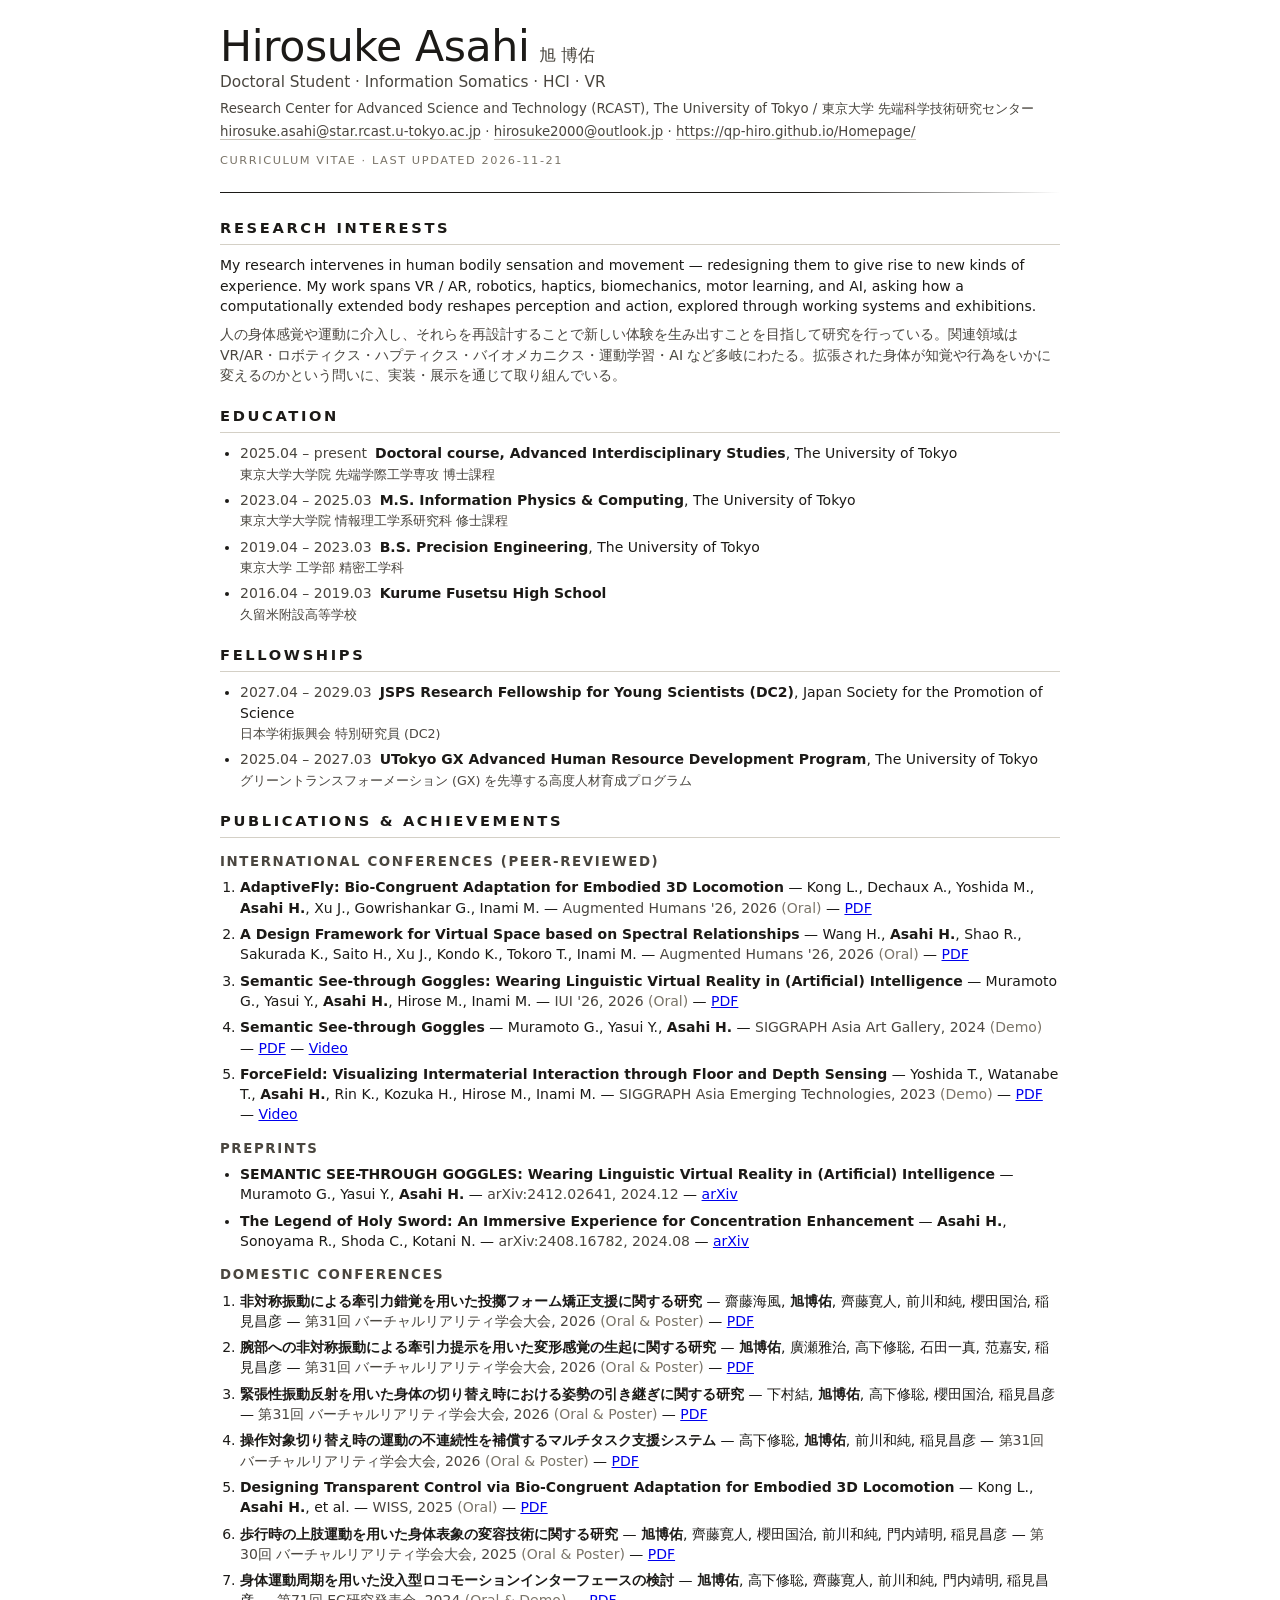
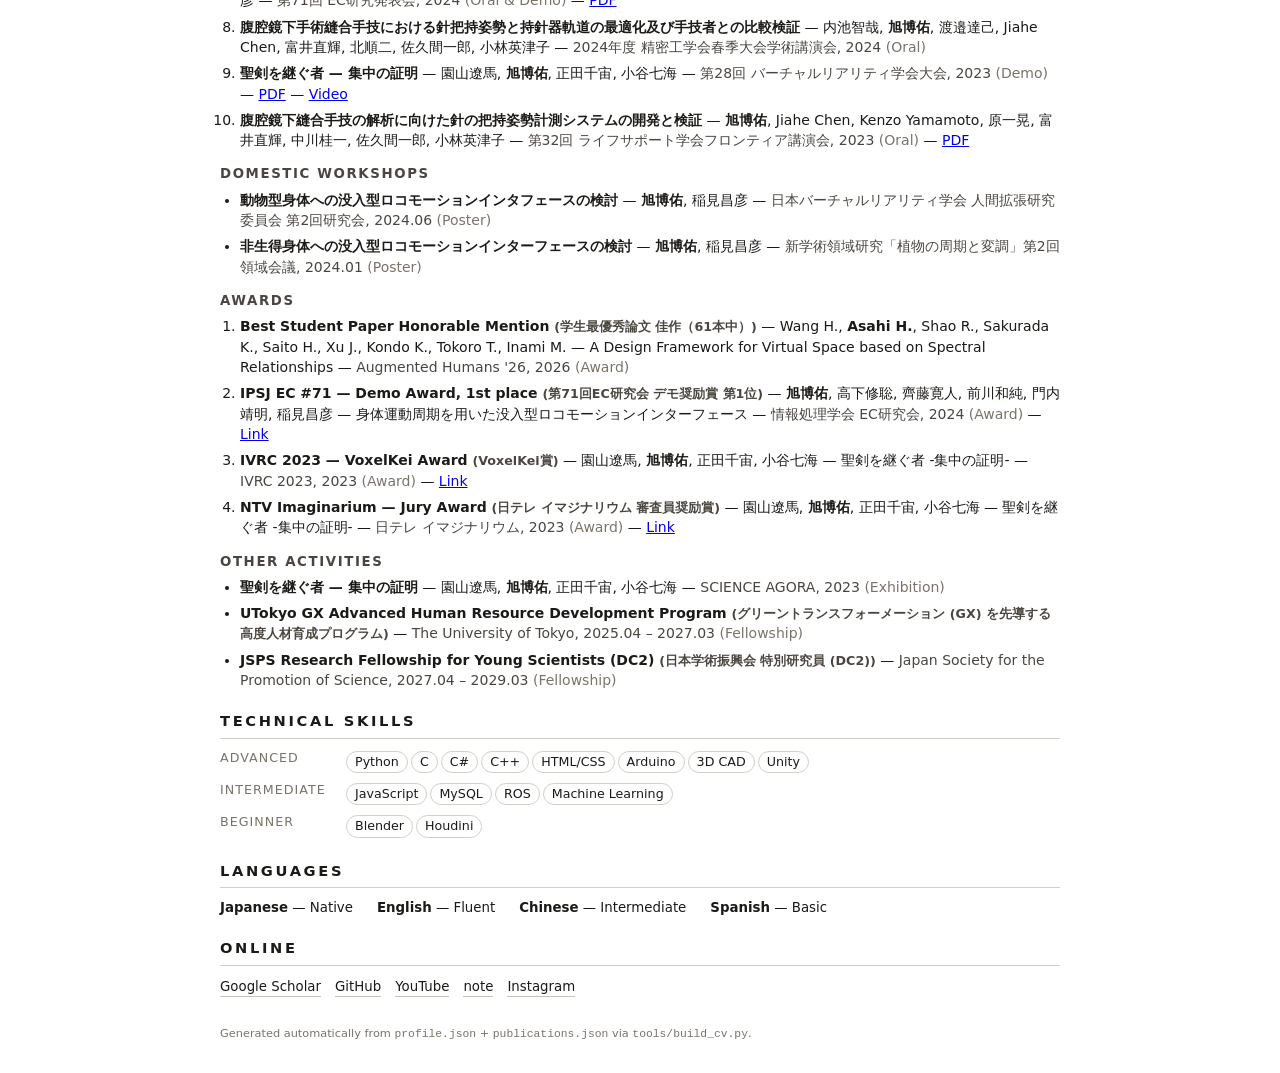
==== cv.html @ 2a305832 "cv: regenerate from profile.json + publications.json" ====
<!DOCTYPE html>
<html lang="en"><head><meta charset="UTF-8">
<title>Curriculum Vitae — Hirosuke Asahi</title>
<style>
@page { size: A4; margin: 18mm 16mm; }
* { box-sizing: border-box; }
html, body { margin: 0; padding: 0; }
body {
    font-family: "Segoe UI", "Meiryo UI", "Hiragino Sans", "Yu Gothic UI", "Noto Sans CJK JP", system-ui, sans-serif;
    font-size: 10.5pt;
    line-height: 1.45;
    color: #1c1a17;
    background: #ffffff;
}
.wrap { max-width: 840px; margin: 0 auto; padding: 24px 0; }
h1 {
    font-weight: 300;
    font-size: 32pt;
    letter-spacing: -0.01em;
    line-height: 1.05;
    margin: 0 0 2px;
}
.name-jp { font-size: 13pt; color: #4a463f; margin-left: 10px; font-weight: 400; }
.title { font-size: 11.5pt; color: #4a463f; margin: 0 0 6px; }
.contact {
    font-size: 10pt; color: #4a463f;
    margin: 2px 0 4px;
}
.contact a { color: inherit; text-decoration: none; border-bottom: 1px solid #c7c3b8; }
.meta {
    font-size: 8.5pt; letter-spacing: 0.14em; text-transform: uppercase;
    color: #7a7468;
    margin: 10px 0 24px;
}
.hr {
    height: 1px;
    background: linear-gradient(to right, #1c1a17 0, #1c1a17 70%, transparent 100%);
    margin: 0 0 24px;
}
h2 {
    font-size: 11pt;
    letter-spacing: 0.18em;
    text-transform: uppercase;
    font-weight: 600;
    color: #1c1a17;
    margin: 20px 0 10px;
    padding-bottom: 6px;
    border-bottom: 1px solid #d4d0c6;
    page-break-after: avoid;
}
h3 {
    font-size: 10pt;
    letter-spacing: 0.12em;
    text-transform: uppercase;
    font-weight: 600;
    color: #4a463f;
    margin: 14px 0 6px;
    page-break-after: avoid;
}
p { margin: 0 0 8px; }
p.ri-jp { color: #4a463f; margin-top: 4px; }
ul, ol { margin: 0 0 10px 0; padding-left: 20px; }
li { margin-bottom: 6px; page-break-inside: avoid; }
li .period { display: inline-block; font-variant-numeric: tabular-nums; color: #4a463f; margin-right: 8px; font-weight: 500; }
li .jp-sub { display: block; color: #4a463f; font-size: 9.5pt; margin-top: 2px; }
li .venue { color: #4a463f; }
.pub-title { font-weight: 600; }
.pub-type { color: #7a7468; }
.strong-self, strong.self { font-weight: 700; color: #1c1a17; }
.skills-row {
    display: flex;
    gap: 16px;
    margin-bottom: 6px;
}
.skills-row .tier-label {
    flex: 0 0 110px;
    font-size: 9.5pt;
    letter-spacing: 0.08em;
    text-transform: uppercase;
    color: #7a7468;
}
.skills-row .tier-items { flex: 1; }
.chip {
    display: inline-block;
    padding: 1px 8px;
    margin: 2px 3px 2px 0;
    border: 1px solid #d4d0c6;
    border-radius: 999px;
    font-size: 9.5pt;
}
.langs-row { display: flex; flex-wrap: wrap; gap: 14px 24px; }
.langs-row .lang { font-size: 10pt; }
.links-row a {
    display: inline-block;
    margin-right: 14px;
    color: #1c1a17;
    text-decoration: none;
    border-bottom: 1px solid #c7c3b8;
    font-size: 10pt;
}
.footer { margin-top: 28px; color: #7a7468; font-size: 8.5pt; }
</style>
</head><body><div class='wrap'>
<h1>Hirosuke Asahi<span class='name-jp'>旭 博佑</span></h1>
<p class='title'>Doctoral Student · Information Somatics · HCI · VR</p>
<p class='contact'>Research Center for Advanced Science and Technology (RCAST), The University of Tokyo / 東京大学 先端科学技術研究センター</p>
<p class='contact'><a href='mailto:hirosuke.asahi@star.rcast.u-tokyo.ac.jp'>hirosuke.asahi@star.rcast.u-tokyo.ac.jp</a> · <a href='mailto:hirosuke2000@outlook.jp'>hirosuke2000@outlook.jp</a> · <a href='https://qp-hiro.github.io/Homepage/'>https://qp-hiro.github.io/Homepage/</a></p>
<p class='meta'>Curriculum Vitae · Last updated 2026-11-21</p>
<div class='hr'></div>
<h2>Research Interests</h2>
<p>My research intervenes in human bodily sensation and movement — redesigning them to give rise to new kinds of experience. My work spans VR / AR, robotics, haptics, biomechanics, motor learning, and AI, asking how a computationally extended body reshapes perception and action, explored through working systems and exhibitions.</p>
<p class='ri-jp'>人の身体感覚や運動に介入し、それらを再設計することで新しい体験を生み出すことを目指して研究を行っている。関連領域は VR/AR・ロボティクス・ハプティクス・バイオメカニクス・運動学習・AI など多岐にわたる。拡張された身体が知覚や行為をいかに変えるのかという問いに、実装・展示を通じて取り組んでいる。</p>
<h2>Education</h2>
<ul>
<li><span class='period'>2025.04 – present</span><strong>Doctoral course, Advanced Interdisciplinary Studies</strong>, The University of Tokyo<span class='jp-sub'>東京大学大学院 先端学際工学専攻 博士課程</span></li>
<li><span class='period'>2023.04 – 2025.03</span><strong>M.S. Information Physics &amp; Computing</strong>, The University of Tokyo<span class='jp-sub'>東京大学大学院 情報理工学系研究科 修士課程</span></li>
<li><span class='period'>2019.04 – 2023.03</span><strong>B.S. Precision Engineering</strong>, The University of Tokyo<span class='jp-sub'>東京大学 工学部 精密工学科</span></li>
<li><span class='period'>2016.04 – 2019.03</span><strong>Kurume Fusetsu High School</strong><span class='jp-sub'>久留米附設高等学校</span></li>
</ul>
<h2>Fellowships</h2>
<ul>
<li><span class='period'>2027.04 – 2029.03</span><strong>JSPS Research Fellowship for Young Scientists (DC2)</strong>, Japan Society for the Promotion of Science<span class='jp-sub'>日本学術振興会 特別研究員 (DC2)</span></li>
<li><span class='period'>2025.04 – 2027.03</span><strong>UTokyo GX Advanced Human Resource Development Program</strong>, The University of Tokyo<span class='jp-sub'>グリーントランスフォーメーション (GX) を先導する高度人材育成プログラム</span></li>
</ul>
<h2>Publications &amp; Achievements</h2>
<h3>International Conferences (peer-reviewed)</h3>
<ol>
<li><span class='pub-title'>AdaptiveFly: Bio-Congruent Adaptation for Embodied 3D Locomotion</span> — Kong L., Dechaux A., Yoshida M., <strong class="self">Asahi H.</strong>, Xu J., Gowrishankar G., Inami M. — <span class='venue'>Augmented Humans '26, 2026 <span class='pub-type'>(Oral)</span></span> — <a href='publications_pdfs/AdaptiveFly%20Bio-Congruent%20Adaptation%20for%20Embodied%203D%20Locomotion/3795011.3795050.pdf'>PDF</a></li>
<li><span class='pub-title'>A Design Framework for Virtual Space based on Spectral Relationships</span> — Wang H., <strong class="self">Asahi H.</strong>, Shao R., Sakurada K., Saito H., Xu J., Kondo K., Tokoro T., Inami M. — <span class='venue'>Augmented Humans '26, 2026 <span class='pub-type'>(Oral)</span></span> — <a href='publications_pdfs/A%20Design%20Framework%20for%20Virtual%20Space%20based%20on%20Spectral%20Relationships/3795011.3795060.pdf'>PDF</a></li>
<li><span class='pub-title'>Semantic See-through Goggles: Wearing Linguistic Virtual Reality in (Artificial) Intelligence</span> — Muramoto G., Yasui Y., <strong class="self">Asahi H.</strong>, Hirose M., Inami M. — <span class='venue'>IUI '26, 2026 <span class='pub-type'>(Oral)</span></span> — <a href='publications_pdfs/Semantic%20See-through%20Goggles%20Wearing%20Linguistic%20Virtual%20Reality%20in%20%28Artificial%29%20Intelligence/3742413.3789145.pdf'>PDF</a></li>
<li><span class='pub-title'>Semantic See-through Goggles</span> — Muramoto G., Yasui Y., <strong class="self">Asahi H.</strong> — <span class='venue'>SIGGRAPH Asia Art Gallery, 2024 <span class='pub-type'>(Demo)</span></span> — <a href='publications_pdfs/Semantic%20See-through%20Goggles%20Linguistic%20Virtual%20Reality%20in%20%28Artificial%29%20Intelligence/3680529.3688959.pdf'>PDF</a> — <a href='https://www.youtube.com/watch?v=0Wy07jKqhEY'>Video</a></li>
<li><span class='pub-title'>ForceField: Visualizing Intermaterial Interaction through Floor and Depth Sensing</span> — Yoshida T., Watanabe T., <strong class="self">Asahi H.</strong>, Rin K., Kozuka H., Hirose M., Inami M. — <span class='venue'>SIGGRAPH Asia Emerging Technologies, 2023 <span class='pub-type'>(Demo)</span></span> — <a href='publications_pdfs/ForceField%20Visualizing%20Intermaterial%20Interaction%20through%20Floor%20and%20Depth%20Sensing/3610541.3614587.pdf'>PDF</a> — <a href='https://www.youtube.com/watch?v=zNszz4TDAnI'>Video</a></li>
</ol>
<h3>Preprints</h3>
<ul>
<li><span class='pub-title'>SEMANTIC SEE-THROUGH GOGGLES: Wearing Linguistic Virtual Reality in (Artificial) Intelligence</span> — Muramoto G., Yasui Y., <strong class="self">Asahi H.</strong> — <span class='venue'>arXiv:2412.02641, 2024.12</span> — <a href='https://arxiv.org/abs/2412.02641'>arXiv</a></li>
<li><span class='pub-title'>The Legend of Holy Sword: An Immersive Experience for Concentration Enhancement</span> — <strong class="self">Asahi H.</strong>, Sonoyama R., Shoda C., Kotani N. — <span class='venue'>arXiv:2408.16782, 2024.08</span> — <a href='https://arxiv.org/abs/2408.16782'>arXiv</a></li>
</ul>
<h3>Domestic Conferences</h3>
<ol>
<li><span class='pub-title'>非対称振動による牽引力錯覚を用いた投擲フォーム矯正支援に関する研究</span> — 齋藤海風, <strong class="self">旭博佑</strong>, 齊藤寛人, 前川和純, 櫻田国治, 稲見昌彦 — <span class='venue'>第31回 バーチャルリアリティ学会大会, 2026 <span class='pub-type'>(Oral &amp; Poster)</span></span> — <a href='publications_pdfs/%E9%9D%9E%E5%AF%BE%E7%A7%B0%E6%8C%AF%E5%8B%95%E3%81%AB%E3%82%88%E3%82%8B%E7%89%BD%E5%BC%95%E5%8A%9B%E9%8C%AF%E8%A6%9A%E3%82%92%E7%94%A8%E3%81%84%E3%81%9F%E6%8A%95%E6%93%B2%E3%83%95%E3%82%A9%E3%83%BC%E3%83%A0%E7%9F%AF%E6%AD%A3%E6%94%AF%E6%8F%B4%E3%81%AB%E9%96%A2%E3%81%99%E3%82%8B%E7%A0%94%E7%A9%B6/2G-27.pdf'>PDF</a></li>
<li><span class='pub-title'>腕部への非対称振動による牽引力提示を用いた変形感覚の生起に関する研究</span> — <strong class="self">旭博佑</strong>, 廣瀬雅治, 高下修聡, 石田一真, 范嘉安, 稲見昌彦 — <span class='venue'>第31回 バーチャルリアリティ学会大会, 2026 <span class='pub-type'>(Oral &amp; Poster)</span></span> — <a href='publications_pdfs/%E8%85%95%E9%83%A8%E3%81%B8%E3%81%AE%E9%9D%9E%E5%AF%BE%E7%A7%B0%E6%8C%AF%E5%8B%95%E3%81%AB%E3%82%88%E3%82%8B%E7%89%BD%E5%BC%95%E5%8A%9B%E6%8F%90%E7%A4%BA%E3%82%92%E7%94%A8%E3%81%84%E3%81%9F%E5%A4%89%E5%BD%A2%E6%84%9F%E8%A6%9A%E3%81%AE%E7%94%9F%E8%B5%B7%E3%81%AB%E9%96%A2%E3%81%99%E3%82%8B%E7%A0%94%E7%A9%B6/4A2-08.pdf'>PDF</a></li>
<li><span class='pub-title'>緊張性振動反射を用いた身体の切り替え時における姿勢の引き継ぎに関する研究</span> — 下村結, <strong class="self">旭博佑</strong>, 高下修聡, 櫻田国治, 稲見昌彦 — <span class='venue'>第31回 バーチャルリアリティ学会大会, 2026 <span class='pub-type'>(Oral &amp; Poster)</span></span> — <a href='publications_pdfs/%E7%B7%8A%E5%BC%B5%E6%80%A7%E6%8C%AF%E5%8B%95%E5%8F%8D%E5%B0%84%E3%82%92%E7%94%A8%E3%81%84%E3%81%9F%E8%BA%AB%E4%BD%93%E3%81%AE%E5%88%87%E3%82%8A%E6%9B%BF%E3%81%88%E6%99%82%E3%81%AB%E3%81%8A%E3%81%91%E3%82%8B%E5%A7%BF%E5%8B%A2%E3%81%AE%E5%BC%95%E3%81%8D%E7%B6%99%E3%81%8E%E3%81%AB%E9%96%A2%E3%81%99%E3%82%8B%E7%A0%94%E7%A9%B6/4F1-02.pdf'>PDF</a></li>
<li><span class='pub-title'>操作対象切り替え時の運動の不連続性を補償するマルチタスク支援システム</span> — 高下修聡, <strong class="self">旭博佑</strong>, 前川和純, 稲見昌彦 — <span class='venue'>第31回 バーチャルリアリティ学会大会, 2026 <span class='pub-type'>(Oral &amp; Poster)</span></span> — <a href='publications_pdfs/%E6%93%8D%E4%BD%9C%E5%AF%BE%E8%B1%A1%E5%88%87%E3%82%8A%E6%9B%BF%E3%81%88%E6%99%82%E3%81%AE%E9%81%8B%E5%8B%95%E3%81%AE%E4%B8%8D%E9%80%A3%E7%B6%9A%E6%80%A7%E3%82%92%E8%A3%9C%E5%84%9F%E3%81%99%E3%82%8B%E3%83%9E%E3%83%AB%E3%83%81%E3%82%BF%E3%82%B9%E3%82%AF%E6%94%AF%E6%8F%B4%E3%82%B7%E3%82%B9%E3%83%86%E3%83%A0/2F1-11.pdf'>PDF</a></li>
<li><span class='pub-title'>Designing Transparent Control via Bio-Congruent Adaptation for Embodied 3D Locomotion</span> — Kong L., <strong class="self">Asahi H.</strong>, et al. — <span class='venue'>WISS, 2025 <span class='pub-type'>(Oral)</span></span> — <a href='publications_pdfs/Designing%20Transparent%20Control%20via%20Bio-Congruent%20Adaptation%20for%20Embodied%203D%20Locomotion/3-C12.pdf'>PDF</a></li>
<li><span class='pub-title'>歩行時の上肢運動を用いた身体表象の変容技術に関する研究</span> — <strong class="self">旭博佑</strong>, 齊藤寛人, 櫻田国治, 前川和純, 門内靖明, 稲見昌彦 — <span class='venue'>第30回 バーチャルリアリティ学会大会, 2025 <span class='pub-type'>(Oral &amp; Poster)</span></span> — <a href='publications_pdfs/%E6%AD%A9%E8%A1%8C%E6%99%82%E3%81%AE%E4%B8%8A%E8%82%A2%E9%81%8B%E5%8B%95%E3%82%92%E7%94%A8%E3%81%84%E3%81%9F%E8%BA%AB%E4%BD%93%E8%A1%A8%E8%B1%A1%E3%81%AE%E5%A4%89%E5%AE%B9%E6%8A%80%E8%A1%93%E3%81%AB%E9%96%A2%E3%81%99%E3%82%8B%E7%A0%94%E7%A9%B6/VRSJ2025_BodyWidth_Change.pdf'>PDF</a></li>
<li><span class='pub-title'>身体運動周期を用いた没入型ロコモーションインターフェースの検討</span> — <strong class="self">旭博佑</strong>, 高下修聡, 齊藤寛人, 前川和純, 門内靖明, 稲見昌彦 — <span class='venue'>第71回 EC研究発表会, 2024 <span class='pub-type'>(Oral &amp; Demo)</span></span> — <a href='publications_pdfs/%E8%BA%AB%E4%BD%93%E9%81%8B%E5%8B%95%E5%91%A8%E6%9C%9F%E3%82%92%E7%94%A8%E3%81%84%E3%81%9F%E6%B2%A1%E5%85%A5%E5%9E%8B%E3%83%AD%E3%82%B3%E3%83%A2%E3%83%BC%E3%82%B7%E3%83%A7%E3%83%B3%E3%82%A4%E3%83%B3%E3%82%BF%E3%83%BC%E3%83%95%E3%82%A7%E3%83%BC%E3%82%B9%E3%81%AE%E6%A4%9C%E8%A8%8E/71thEC2024.pdf'>PDF</a></li>
<li><span class='pub-title'>腹腔鏡下手術縫合手技における針把持姿勢と持針器軌道の最適化及び手技者との比較検証</span> — 内池智哉, <strong class="self">旭博佑</strong>, 渡邉達己, Jiahe Chen, 富井直輝, 北順二, 佐久間一郎, 小林英津子 — <span class='venue'>2024年度 精密工学会春季大会学術講演会, 2024 <span class='pub-type'>(Oral)</span></span></li>
<li><span class='pub-title'>聖剣を継ぐ者 — 集中の証明</span> — 園山遼馬, <strong class="self">旭博佑</strong>, 正田千宙, 小谷七海 — <span class='venue'>第28回 バーチャルリアリティ学会大会, 2023 <span class='pub-type'>(Demo)</span></span> — <a href='publications_pdfs/%E8%81%96%E5%89%A3%E3%82%92%E7%B6%99%E3%81%90%E8%80%85%20%E2%80%94%20%E9%9B%86%E4%B8%AD%E3%81%AE%E8%A8%BC%E6%98%8E/IVRC-03.pdf'>PDF</a> — <a href='https://youtu.be/n8j5po9vFQg'>Video</a></li>
<li><span class='pub-title'>腹腔鏡下縫合手技の解析に向けた針の把持姿勢計測システムの開発と検証</span> — <strong class="self">旭博佑</strong>, Jiahe Chen, Kenzo Yamamoto, 原一晃, 富井直輝, 中川桂一, 佐久間一郎, 小林英津子 — <span class='venue'>第32回 ライフサポート学会フロンティア講演会, 2023 <span class='pub-type'>(Oral)</span></span> — <a href='publications_pdfs/%E8%85%B9%E8%85%94%E9%8F%A1%E4%B8%8B%E7%B8%AB%E5%90%88%E6%89%8B%E6%8A%80%E3%81%AE%E8%A7%A3%E6%9E%90%E3%81%AB%E5%90%91%E3%81%91%E3%81%9F%E9%87%9D%E3%81%AE%E6%8A%8A%E6%8C%81%E5%A7%BF%E5%8B%A2%E8%A8%88%E6%B8%AC%E3%82%B7%E3%82%B9%E3%83%86%E3%83%A0%E3%81%AE%E9%96%8B%E7%99%BA%E3%81%A8%E6%A4%9C%E8%A8%BC/%E3%83%A9%E3%82%A4%E3%83%95%E3%82%B5%E3%83%9D%E3%83%BC%E3%83%88%E6%8A%84%E9%8C%B2_%E6%97%AD%E5%8D%9A%E4%BD%91.pdf'>PDF</a></li>
</ol>
<h3>Domestic Workshops</h3>
<ul>
<li><span class='pub-title'>動物型身体への没入型ロコモーションインタフェースの検討</span> — <strong class="self">旭博佑</strong>, 稲見昌彦 — <span class='venue'>日本バーチャルリアリティ学会 人間拡張研究委員会 第2回研究会, 2024.06 <span class='pub-type'>(Poster)</span></span></li>
<li><span class='pub-title'>非生得身体への没入型ロコモーションインターフェースの検討</span> — <strong class="self">旭博佑</strong>, 稲見昌彦 — <span class='venue'>新学術領域研究「植物の周期と変調」第2回領域会議, 2024.01 <span class='pub-type'>(Poster)</span></span></li>
</ul>
<h3>Awards</h3>
<ol>
<li><span class='pub-title'>Best Student Paper Honorable Mention <span class='jp-sub' style='display:inline;'>(学生最優秀論文 佳作（61本中）)</span></span> — Wang H., <strong class="self">Asahi H.</strong>, Shao R., Sakurada K., Saito H., Xu J., Kondo K., Tokoro T., Inami M. — A Design Framework for Virtual Space based on Spectral Relationships — <span class='venue'>Augmented Humans '26, 2026 <span class='pub-type'>(Award)</span></span></li>
<li><span class='pub-title'>IPSJ EC #71 — Demo Award, 1st place <span class='jp-sub' style='display:inline;'>(第71回EC研究会 デモ奨励賞 第1位)</span></span> — <strong class="self">旭博佑</strong>, 高下修聡, 齊藤寛人, 前川和純, 門内靖明, 稲見昌彦 — 身体運動周期を用いた没入型ロコモーションインターフェース — <span class='venue'>情報処理学会 EC研究会, 2024 <span class='pub-type'>(Award)</span></span> — <a href='https://entcomp.org/sig/?p=1087'>Link</a></li>
<li><span class='pub-title'>IVRC 2023 — VoxelKei Award <span class='jp-sub' style='display:inline;'>(VoxelKei賞)</span></span> — 園山遼馬, <strong class="self">旭博佑</strong>, 正田千宙, 小谷七海 — 聖剣を継ぐ者 -集中の証明- — <span class='venue'>IVRC 2023, 2023 <span class='pub-type'>(Award)</span></span> — <a href='https://ivrc.net/2023/release3/'>Link</a></li>
<li><span class='pub-title'>NTV Imaginarium — Jury Award <span class='jp-sub' style='display:inline;'>(日テレ イマジナリウム 審査員奨励賞)</span></span> — 園山遼馬, <strong class="self">旭博佑</strong>, 正田千宙, 小谷七海 — 聖剣を継ぐ者 -集中の証明- — <span class='venue'>日テレ イマジナリウム, 2023 <span class='pub-type'>(Award)</span></span> — <a href='https://www.ntv.co.jp/imaginarium/award/'>Link</a></li>
</ol>
<h3>Other Activities</h3>
<ul>
<li><span class='pub-title'>聖剣を継ぐ者 — 集中の証明</span> — 園山遼馬, <strong class="self">旭博佑</strong>, 正田千宙, 小谷七海 — <span class='venue'>SCIENCE AGORA, 2023 <span class='pub-type'>(Exhibition)</span></span></li>
<li><span class='pub-title'>UTokyo GX Advanced Human Resource Development Program <span class='jp-sub' style='display:inline;'>(グリーントランスフォーメーション (GX) を先導する高度人材育成プログラム)</span></span> — <span class='venue'>The University of Tokyo, 2025.04 – 2027.03 <span class='pub-type'>(Fellowship)</span></span></li>
<li><span class='pub-title'>JSPS Research Fellowship for Young Scientists (DC2) <span class='jp-sub' style='display:inline;'>(日本学術振興会 特別研究員 (DC2))</span></span> — <span class='venue'>Japan Society for the Promotion of Science, 2027.04 – 2029.03 <span class='pub-type'>(Fellowship)</span></span></li>
</ul>
<h2>Technical Skills</h2>
<div class='skills-row'><div class='tier-label'>Advanced</div><div class='tier-items'><span class='chip'>Python</span><span class='chip'>C</span><span class='chip'>C#</span><span class='chip'>C++</span><span class='chip'>HTML/CSS</span><span class='chip'>Arduino</span><span class='chip'>3D CAD</span><span class='chip'>Unity</span></div></div>
<div class='skills-row'><div class='tier-label'>Intermediate</div><div class='tier-items'><span class='chip'>JavaScript</span><span class='chip'>MySQL</span><span class='chip'>ROS</span><span class='chip'>Machine Learning</span></div></div>
<div class='skills-row'><div class='tier-label'>Beginner</div><div class='tier-items'><span class='chip'>Blender</span><span class='chip'>Houdini</span></div></div>
<h2>Languages</h2>
<div class='langs-row'><span class='lang'><strong>Japanese</strong> — Native</span><span class='lang'><strong>English</strong> — Fluent</span><span class='lang'><strong>Chinese</strong> — Intermediate</span><span class='lang'><strong>Spanish</strong> — Basic</span></div>
<h2>Online</h2>
<p class='links-row'><a href='https://scholar.google.com/citations?hl=ja&amp;user=YPA6TZ4AAAAJ'>Google Scholar</a><a href='https://github.com/qp-hiro'>GitHub</a><a href='https://www.youtube.com/channel/UCP0LKD8eFH5t-28rO6rThuA'>YouTube</a><a href='https://note.com/qp_blueberry'>note</a><a href='https://www.instagram.com/qpcam00/'>Instagram</a></p>
<p class='footer'>Generated automatically from <code>profile.json</code> + <code>publications.json</code> via <code>tools/build_cv.py</code>.</p>
</div></body></html>
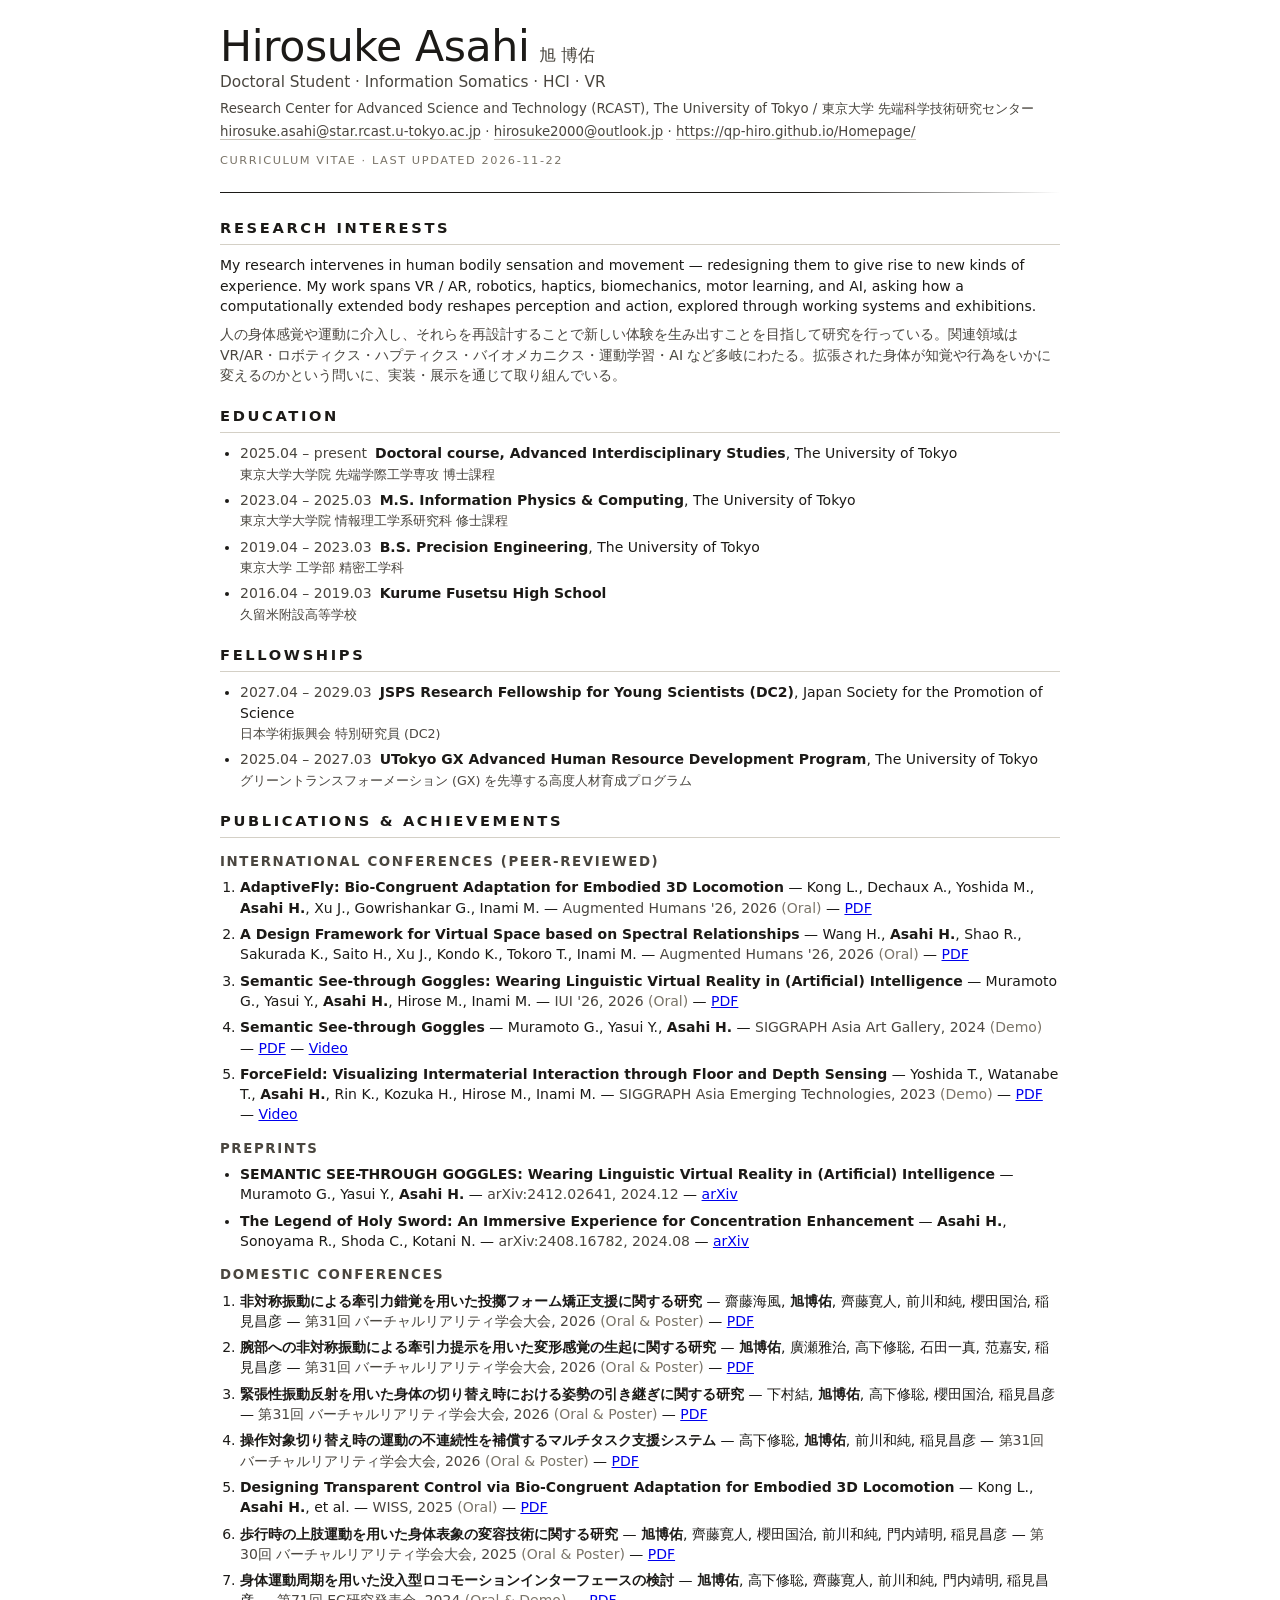
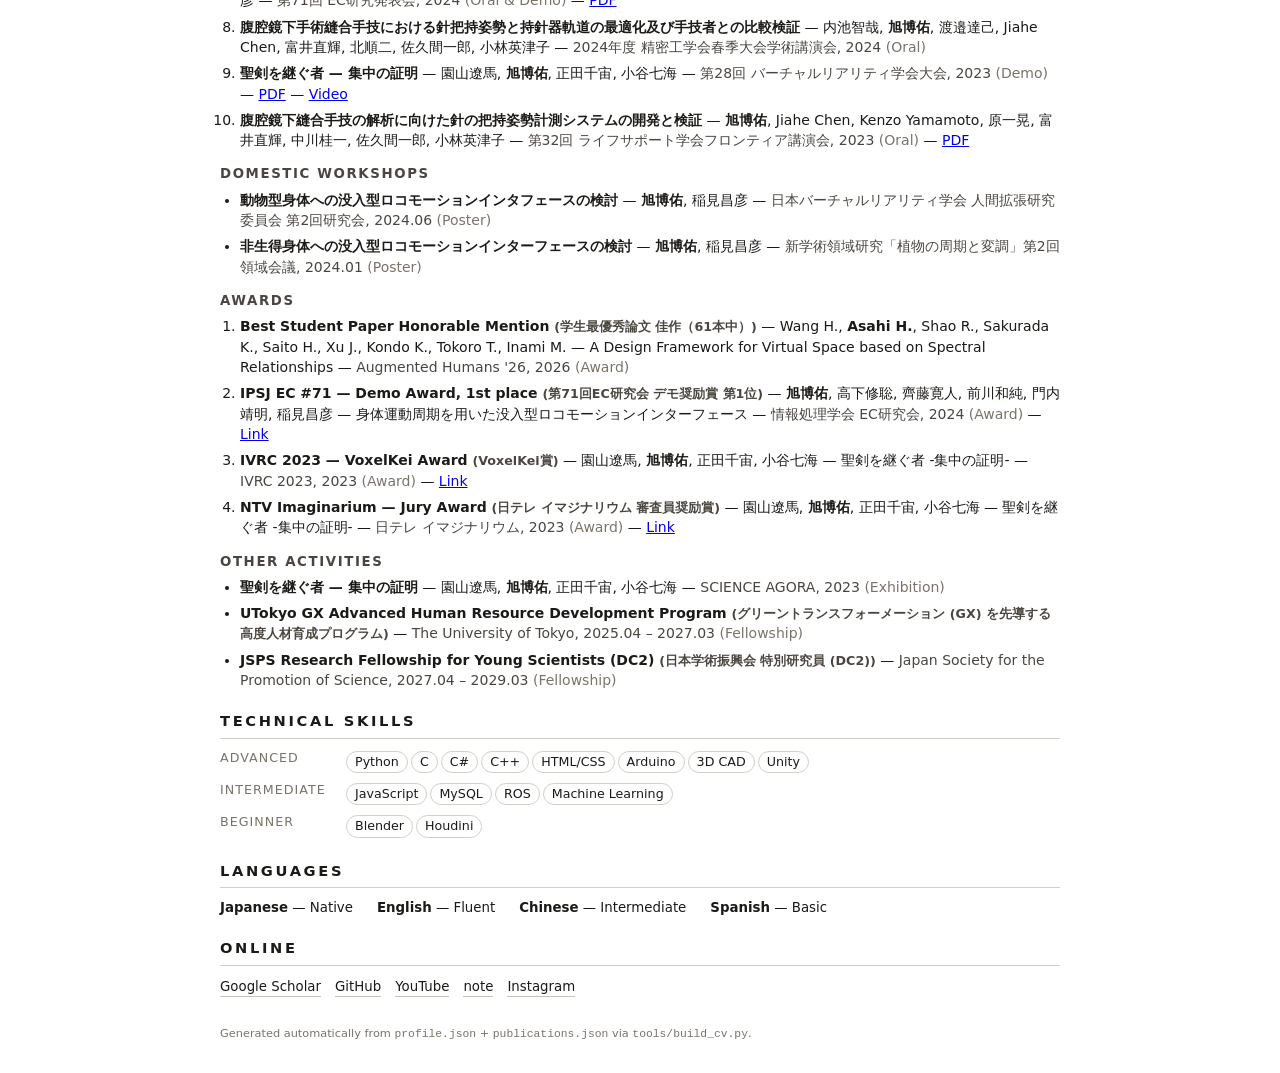
==== commit 5bc657b1: "cv: regenerate from profile.json + publications.json" ====
--- a/cv.html
+++ b/cv.html
@@ -105,7 +105,7 @@
 <p class='title'>Doctoral Student · Information Somatics · HCI · VR</p>
 <p class='contact'>Research Center for Advanced Science and Technology (RCAST), The University of Tokyo / 東京大学 先端科学技術研究センター</p>
 <p class='contact'><a href='mailto:hirosuke.asahi@star.rcast.u-tokyo.ac.jp'>hirosuke.asahi@star.rcast.u-tokyo.ac.jp</a> · <a href='mailto:hirosuke2000@outlook.jp'>hirosuke2000@outlook.jp</a> · <a href='https://qp-hiro.github.io/Homepage/'>https://qp-hiro.github.io/Homepage/</a></p>
-<p class='meta'>Curriculum Vitae · Last updated 2026-11-21</p>
+<p class='meta'>Curriculum Vitae · Last updated 2026-11-22</p>
 <div class='hr'></div>
 <h2>Research Interests</h2>
 <p>My research intervenes in human bodily sensation and movement — redesigning them to give rise to new kinds of experience. My work spans VR / AR, robotics, haptics, biomechanics, motor learning, and AI, asking how a computationally extended body reshapes perception and action, explored through working systems and exhibitions.</p>
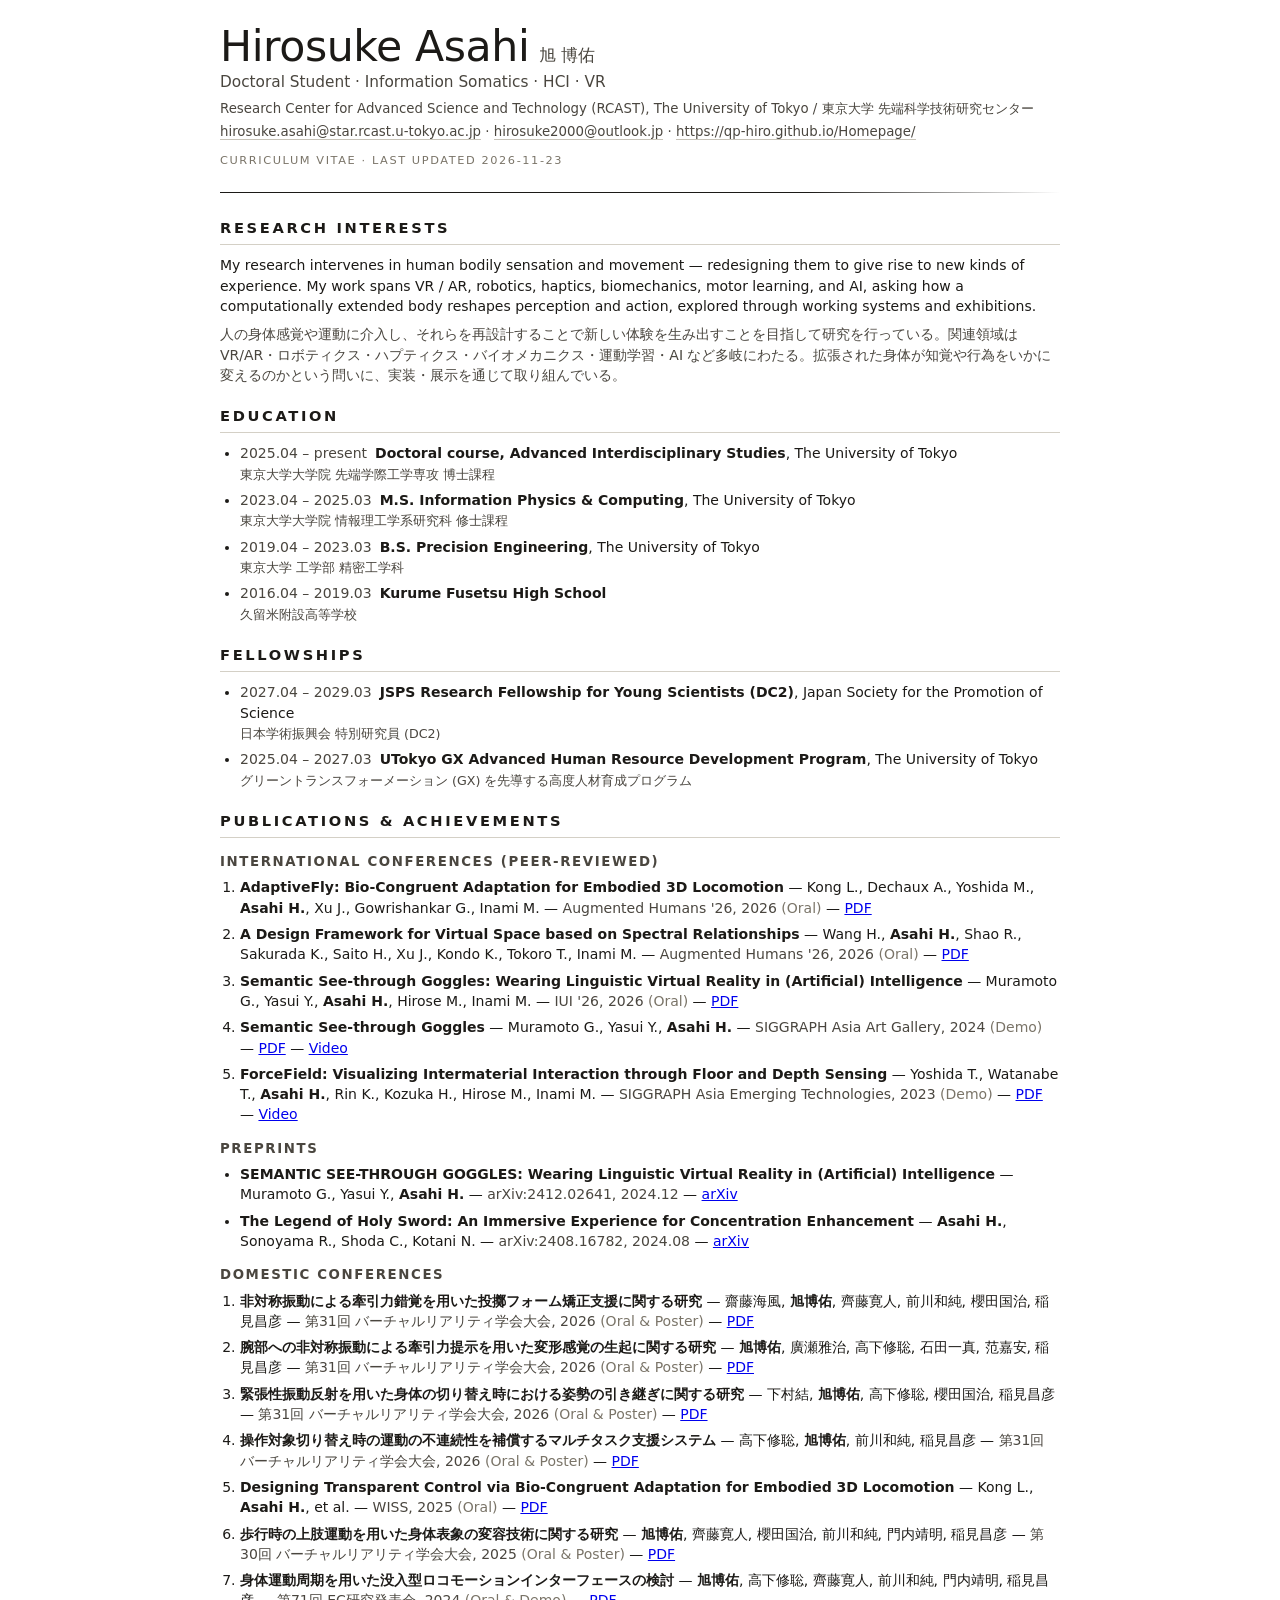
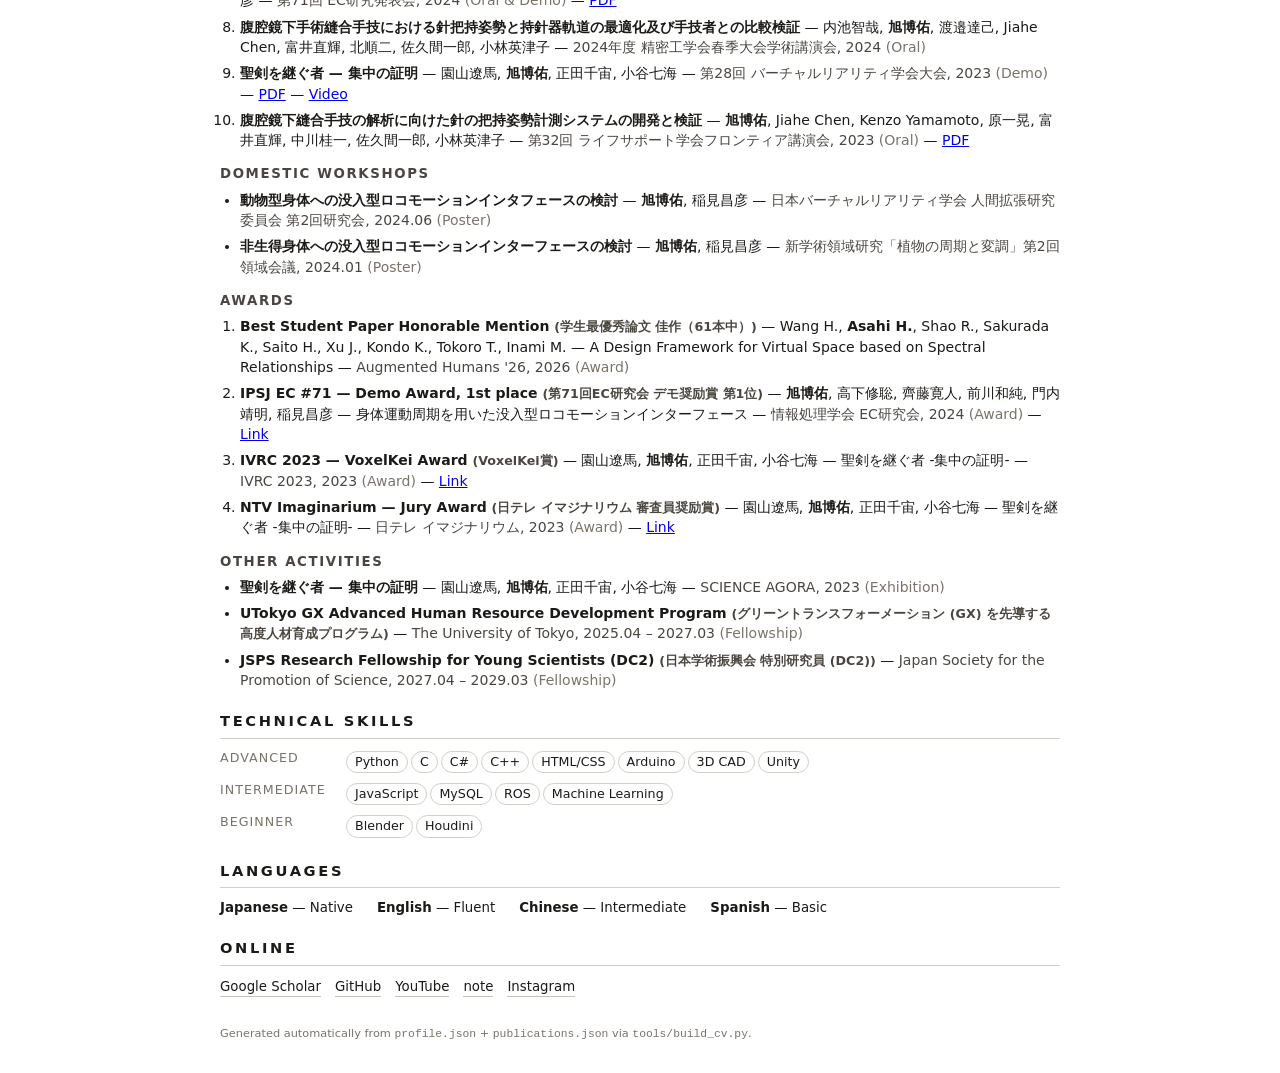
==== commit 4b3b6c70: "cv: regenerate from profile.json + publications.json" ====
--- a/cv.html
+++ b/cv.html
@@ -105,7 +105,7 @@
 <p class='title'>Doctoral Student · Information Somatics · HCI · VR</p>
 <p class='contact'>Research Center for Advanced Science and Technology (RCAST), The University of Tokyo / 東京大学 先端科学技術研究センター</p>
 <p class='contact'><a href='mailto:hirosuke.asahi@star.rcast.u-tokyo.ac.jp'>hirosuke.asahi@star.rcast.u-tokyo.ac.jp</a> · <a href='mailto:hirosuke2000@outlook.jp'>hirosuke2000@outlook.jp</a> · <a href='https://qp-hiro.github.io/Homepage/'>https://qp-hiro.github.io/Homepage/</a></p>
-<p class='meta'>Curriculum Vitae · Last updated 2026-11-22</p>
+<p class='meta'>Curriculum Vitae · Last updated 2026-11-23</p>
 <div class='hr'></div>
 <h2>Research Interests</h2>
 <p>My research intervenes in human bodily sensation and movement — redesigning them to give rise to new kinds of experience. My work spans VR / AR, robotics, haptics, biomechanics, motor learning, and AI, asking how a computationally extended body reshapes perception and action, explored through working systems and exhibitions.</p>
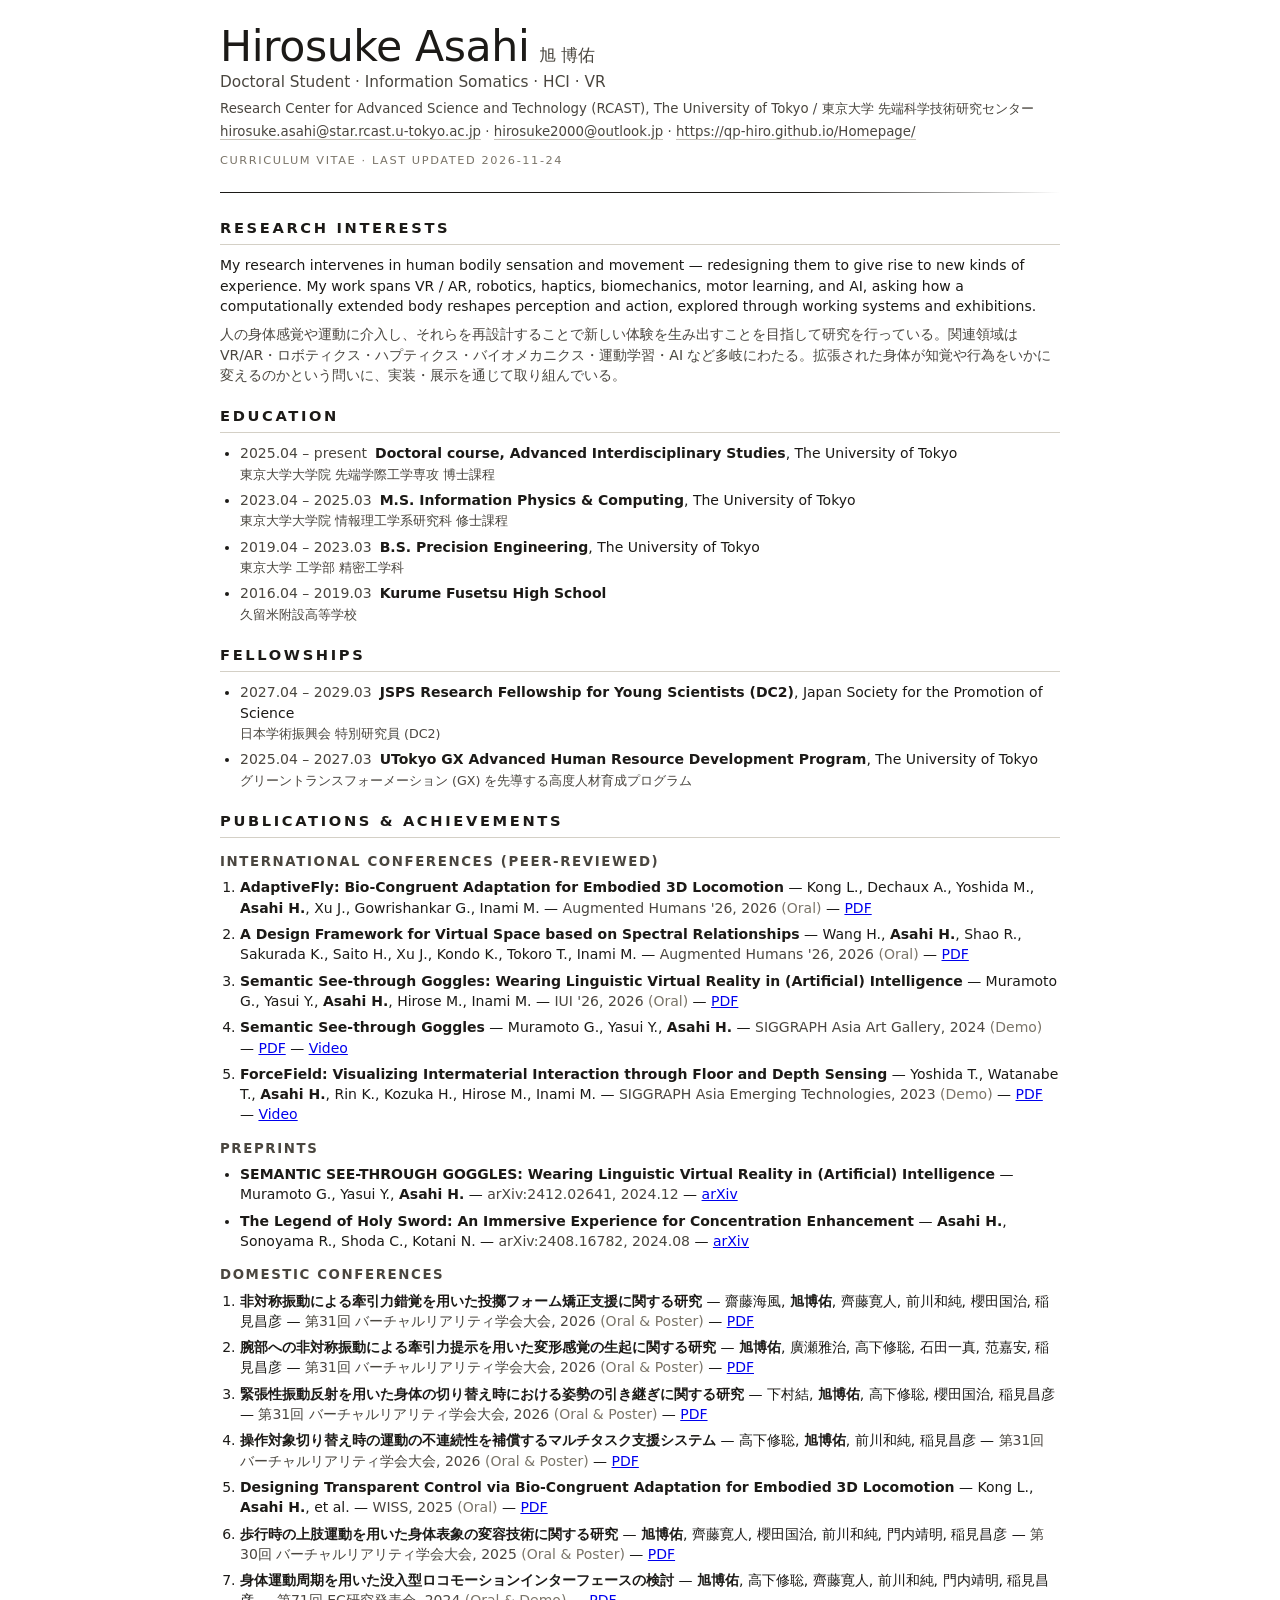
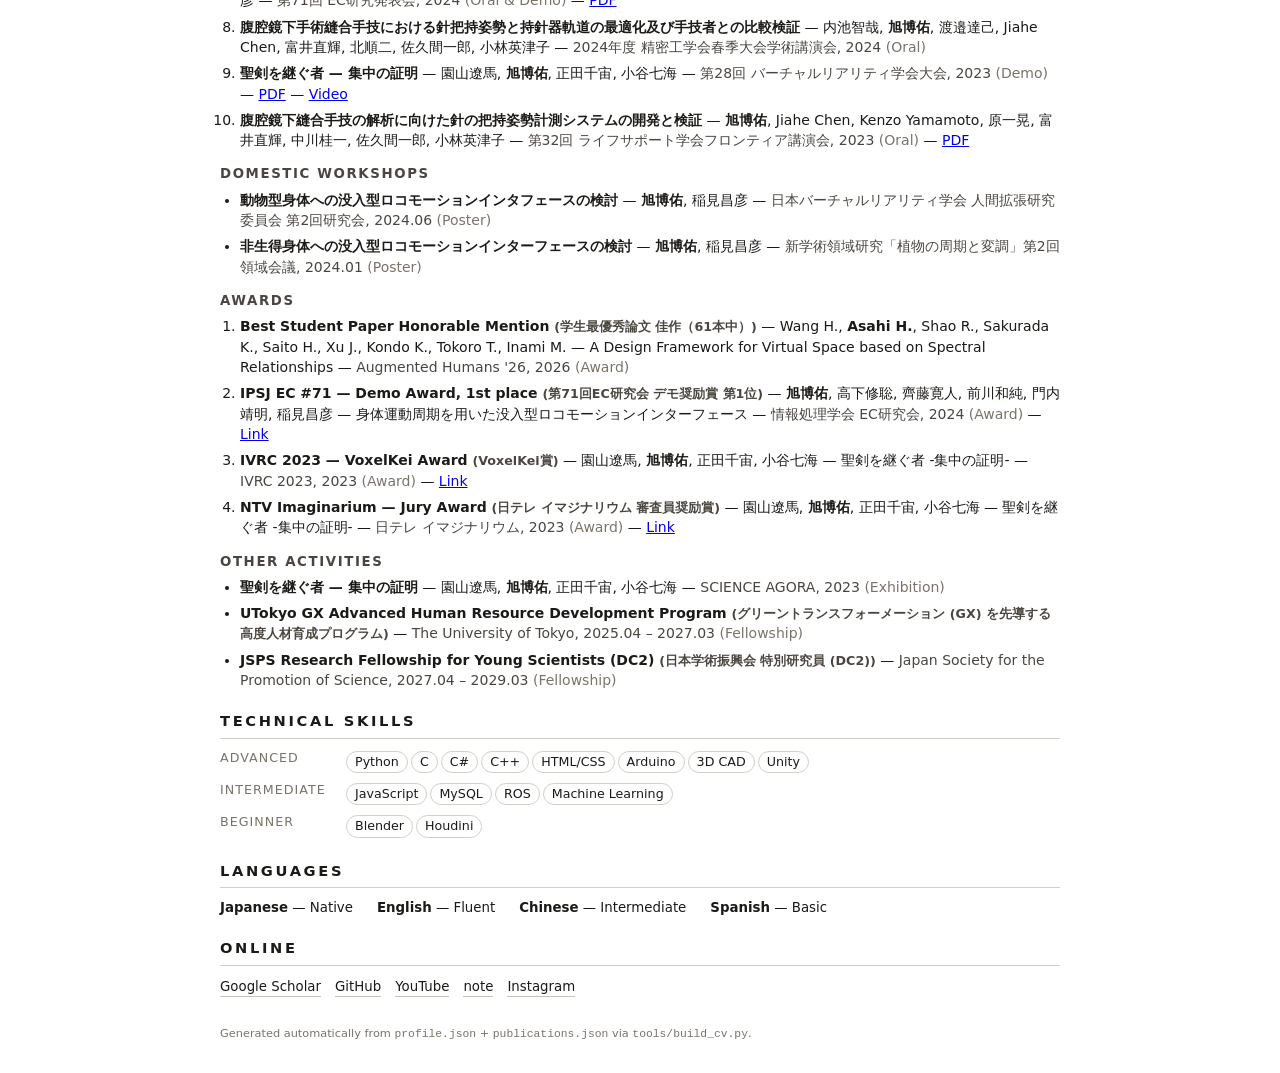
==== commit 4b7f5358: "cv: regenerate from profile.json + publications.json" ====
--- a/cv.html
+++ b/cv.html
@@ -105,7 +105,7 @@
 <p class='title'>Doctoral Student · Information Somatics · HCI · VR</p>
 <p class='contact'>Research Center for Advanced Science and Technology (RCAST), The University of Tokyo / 東京大学 先端科学技術研究センター</p>
 <p class='contact'><a href='mailto:hirosuke.asahi@star.rcast.u-tokyo.ac.jp'>hirosuke.asahi@star.rcast.u-tokyo.ac.jp</a> · <a href='mailto:hirosuke2000@outlook.jp'>hirosuke2000@outlook.jp</a> · <a href='https://qp-hiro.github.io/Homepage/'>https://qp-hiro.github.io/Homepage/</a></p>
-<p class='meta'>Curriculum Vitae · Last updated 2026-11-23</p>
+<p class='meta'>Curriculum Vitae · Last updated 2026-11-24</p>
 <div class='hr'></div>
 <h2>Research Interests</h2>
 <p>My research intervenes in human bodily sensation and movement — redesigning them to give rise to new kinds of experience. My work spans VR / AR, robotics, haptics, biomechanics, motor learning, and AI, asking how a computationally extended body reshapes perception and action, explored through working systems and exhibitions.</p>
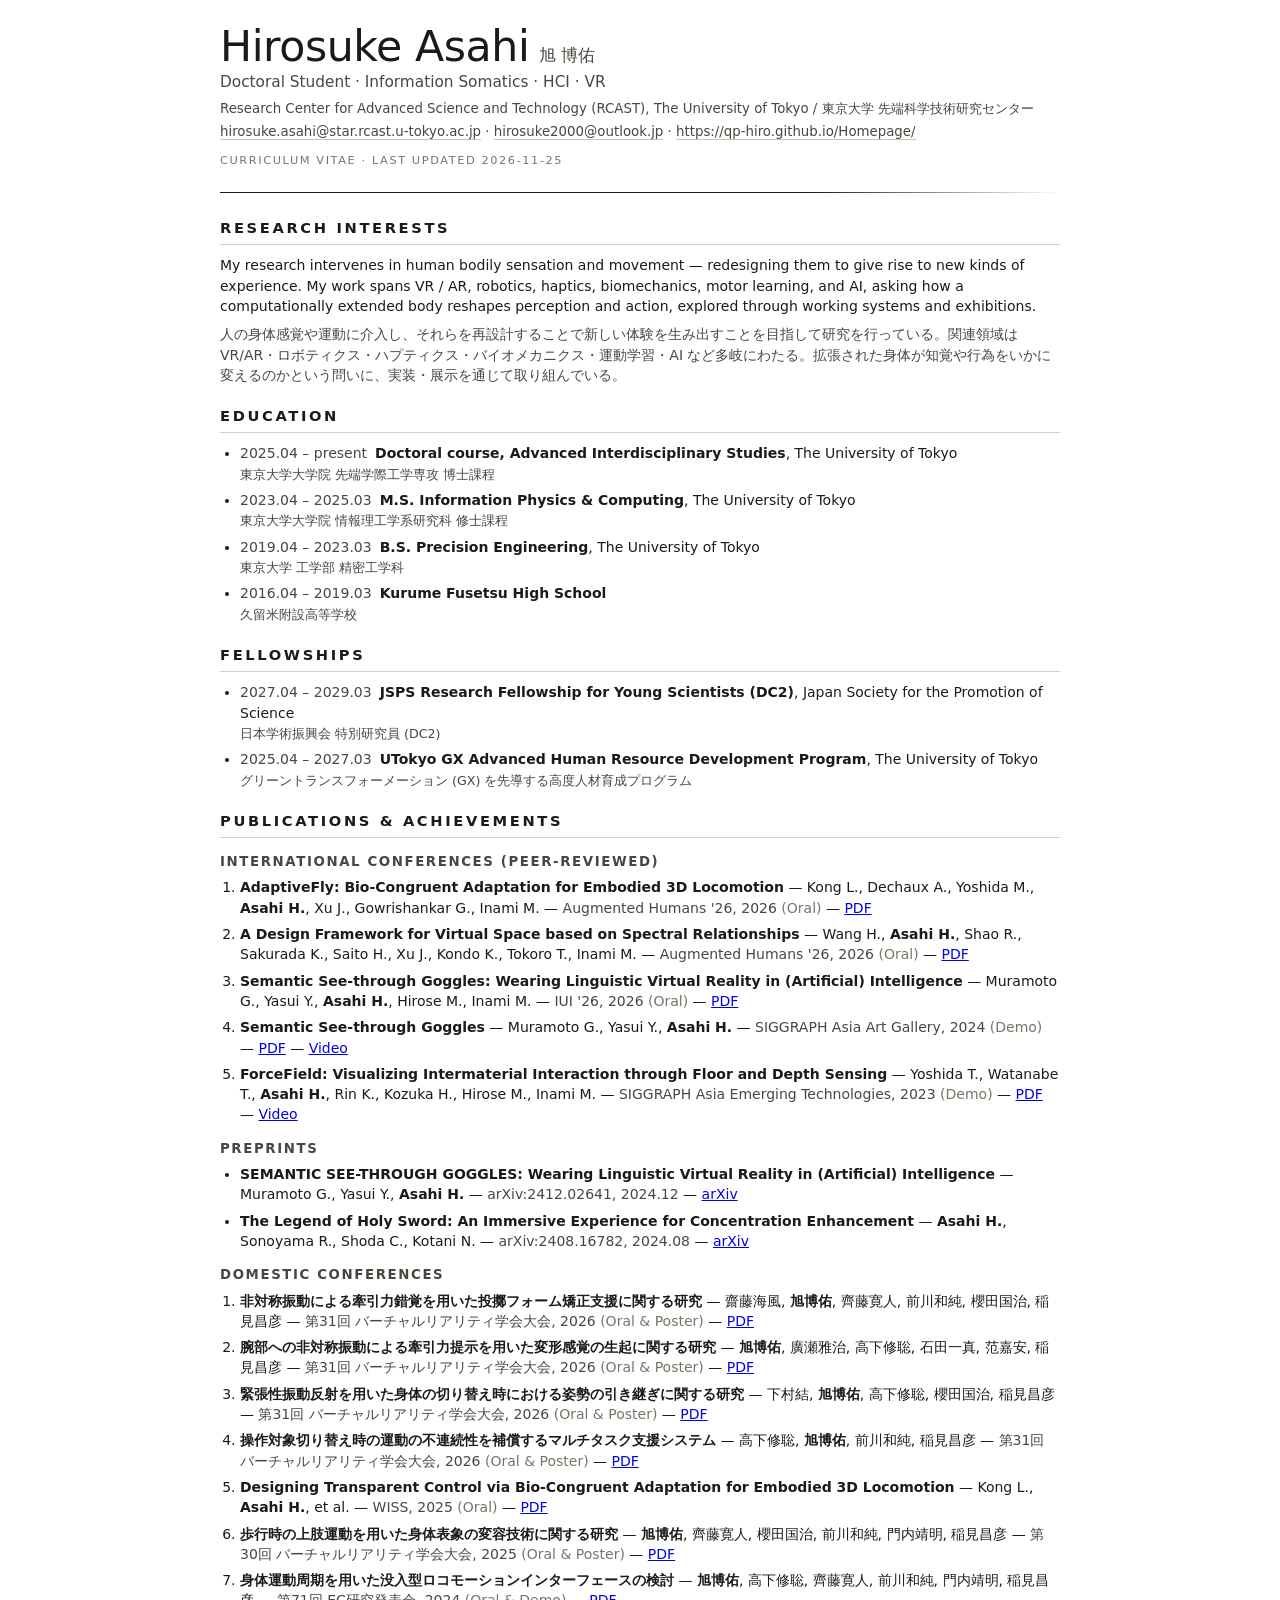
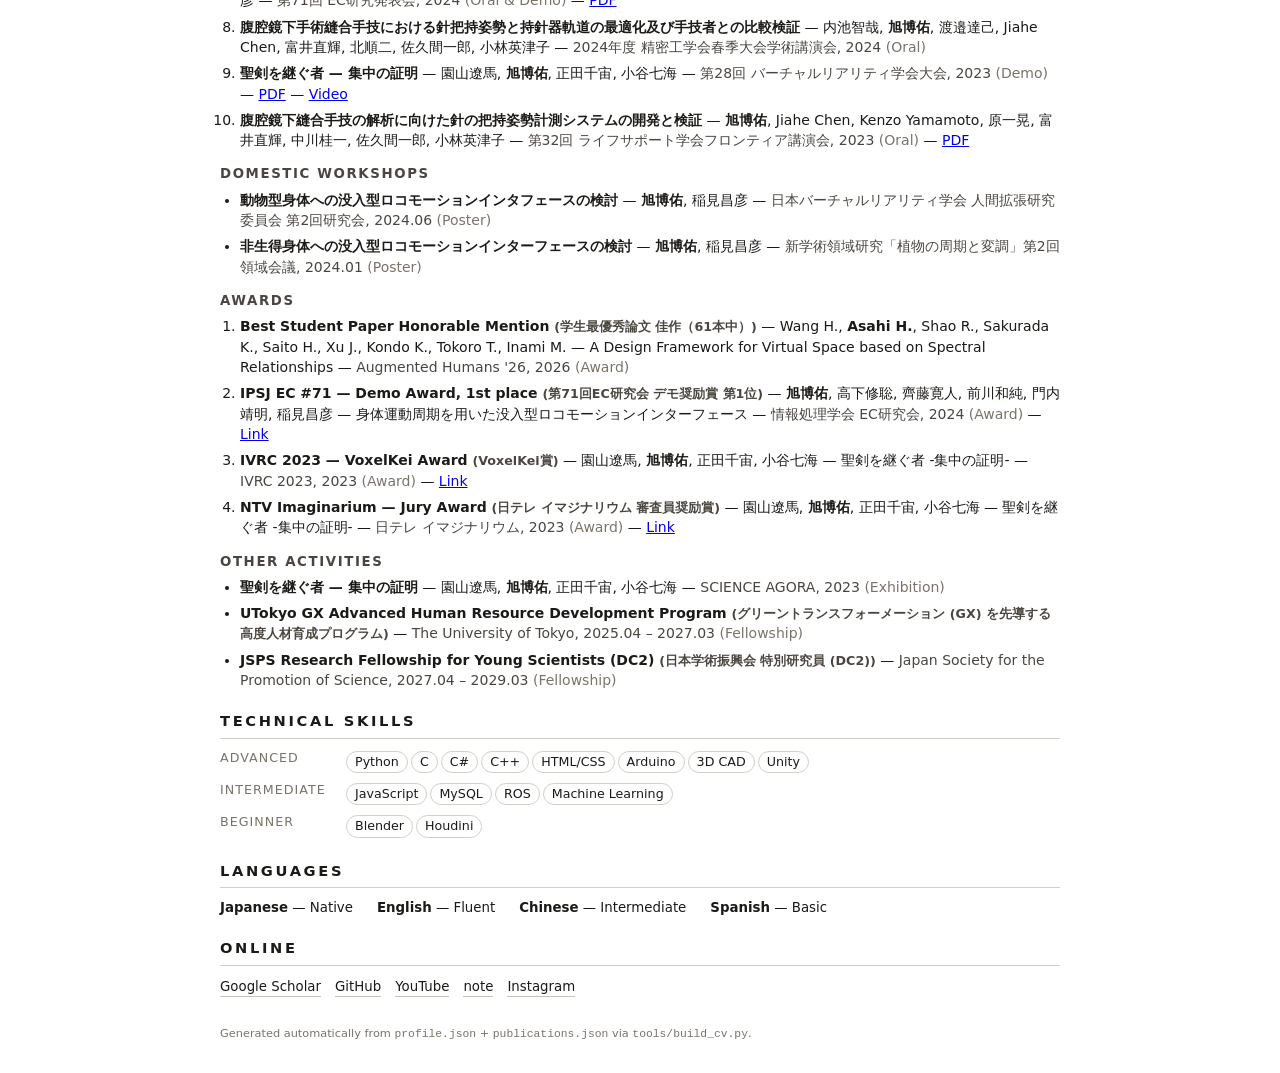
==== commit e5ae258a: "cv: regenerate from profile.json + publications.json" ====
--- a/cv.html
+++ b/cv.html
@@ -105,7 +105,7 @@
 <p class='title'>Doctoral Student · Information Somatics · HCI · VR</p>
 <p class='contact'>Research Center for Advanced Science and Technology (RCAST), The University of Tokyo / 東京大学 先端科学技術研究センター</p>
 <p class='contact'><a href='mailto:hirosuke.asahi@star.rcast.u-tokyo.ac.jp'>hirosuke.asahi@star.rcast.u-tokyo.ac.jp</a> · <a href='mailto:hirosuke2000@outlook.jp'>hirosuke2000@outlook.jp</a> · <a href='https://qp-hiro.github.io/Homepage/'>https://qp-hiro.github.io/Homepage/</a></p>
-<p class='meta'>Curriculum Vitae · Last updated 2026-11-24</p>
+<p class='meta'>Curriculum Vitae · Last updated 2026-11-25</p>
 <div class='hr'></div>
 <h2>Research Interests</h2>
 <p>My research intervenes in human bodily sensation and movement — redesigning them to give rise to new kinds of experience. My work spans VR / AR, robotics, haptics, biomechanics, motor learning, and AI, asking how a computationally extended body reshapes perception and action, explored through working systems and exhibitions.</p>
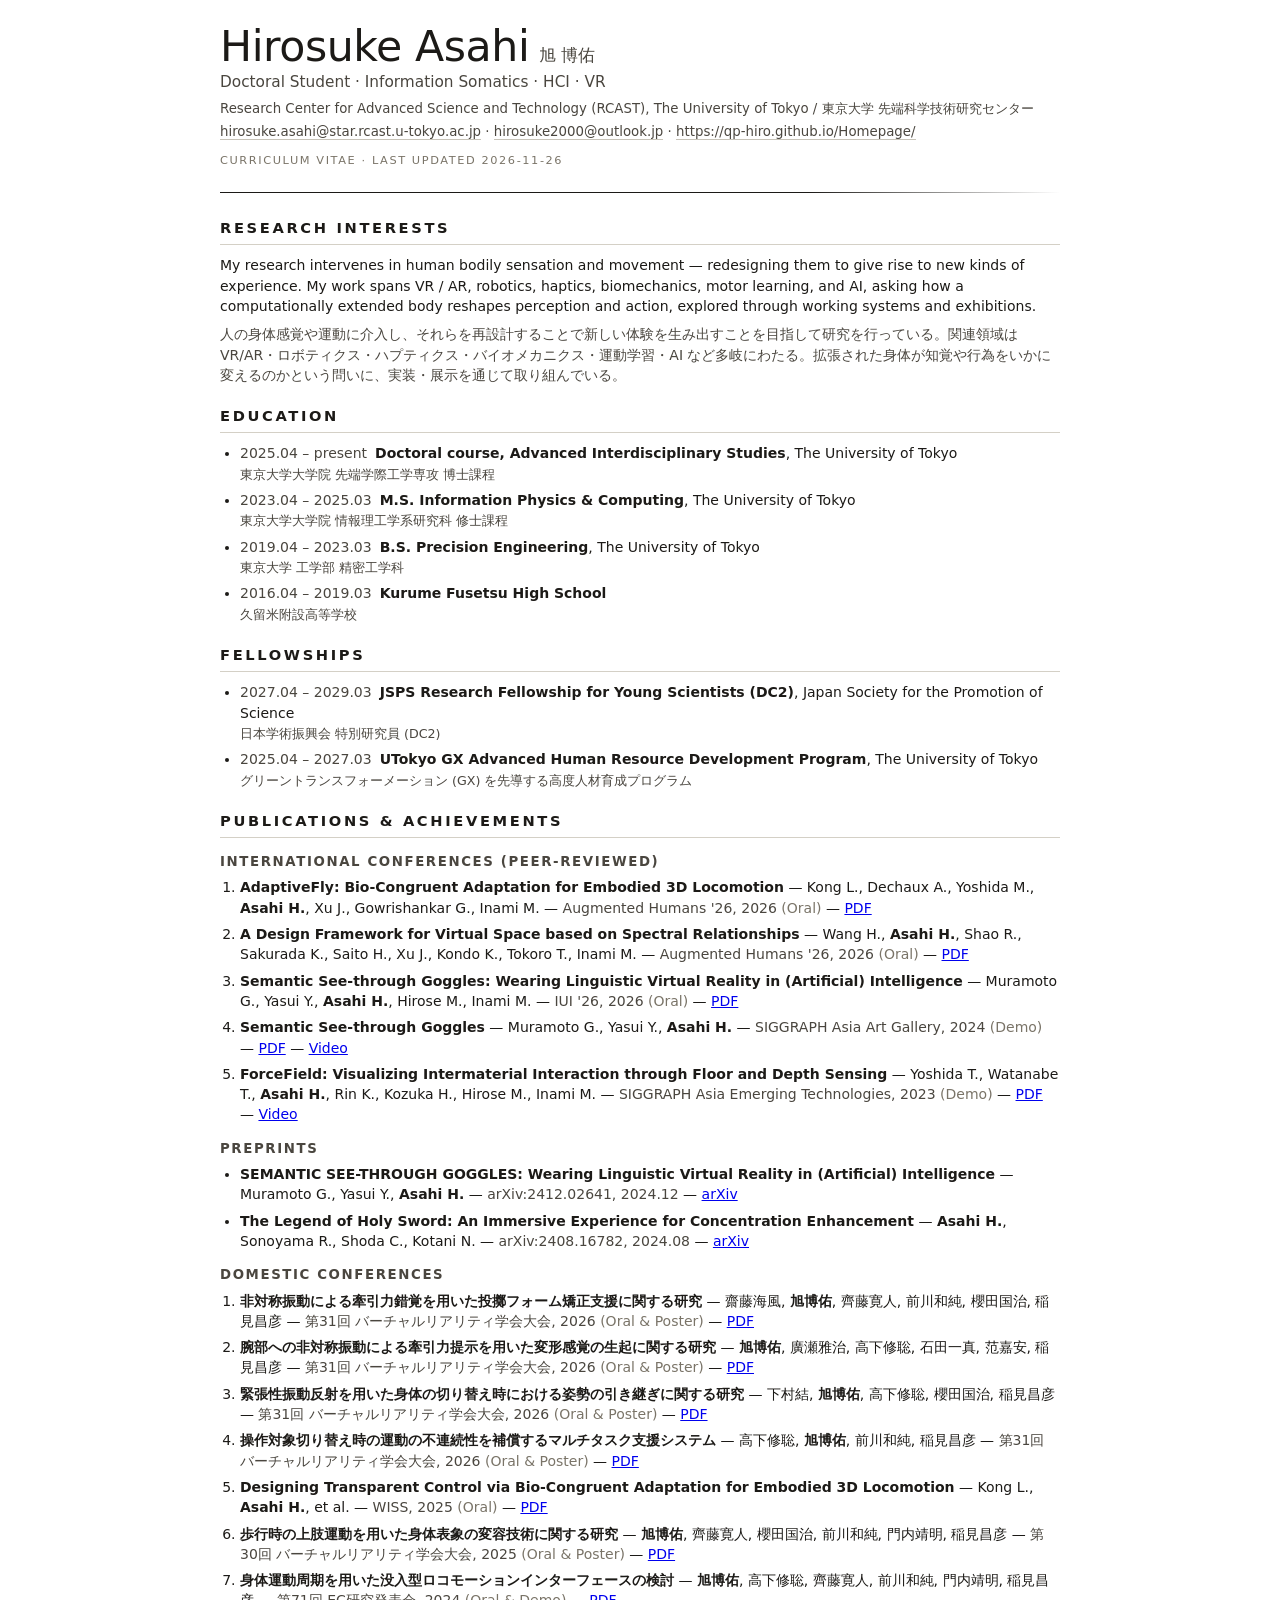
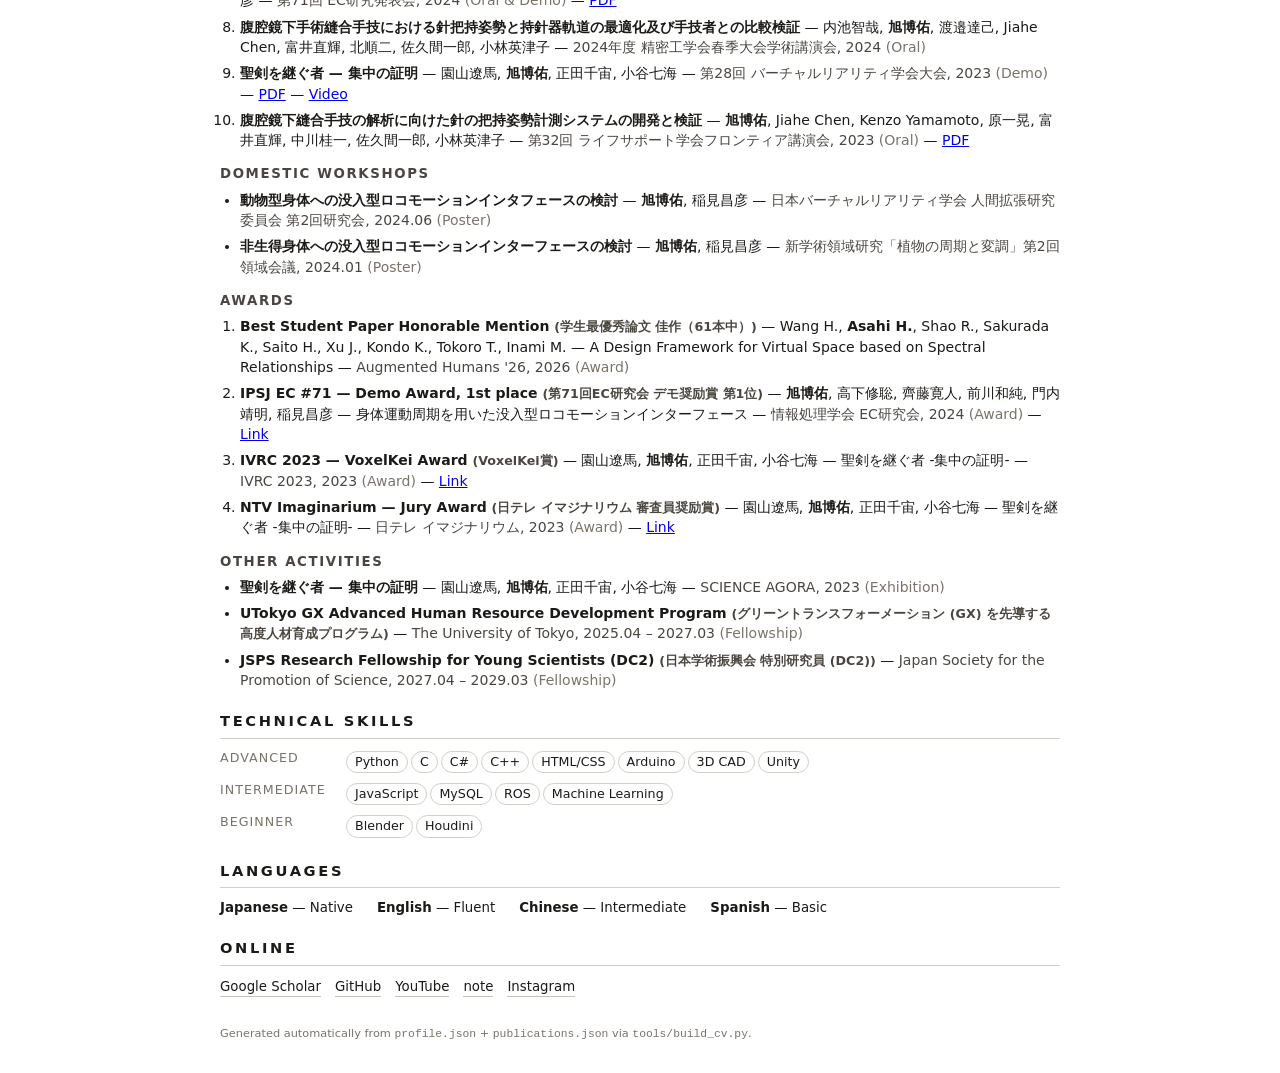
==== commit 4b263370: "cv: regenerate from profile.json + publications.json" ====
--- a/cv.html
+++ b/cv.html
@@ -105,7 +105,7 @@
 <p class='title'>Doctoral Student · Information Somatics · HCI · VR</p>
 <p class='contact'>Research Center for Advanced Science and Technology (RCAST), The University of Tokyo / 東京大学 先端科学技術研究センター</p>
 <p class='contact'><a href='mailto:hirosuke.asahi@star.rcast.u-tokyo.ac.jp'>hirosuke.asahi@star.rcast.u-tokyo.ac.jp</a> · <a href='mailto:hirosuke2000@outlook.jp'>hirosuke2000@outlook.jp</a> · <a href='https://qp-hiro.github.io/Homepage/'>https://qp-hiro.github.io/Homepage/</a></p>
-<p class='meta'>Curriculum Vitae · Last updated 2026-11-25</p>
+<p class='meta'>Curriculum Vitae · Last updated 2026-11-26</p>
 <div class='hr'></div>
 <h2>Research Interests</h2>
 <p>My research intervenes in human bodily sensation and movement — redesigning them to give rise to new kinds of experience. My work spans VR / AR, robotics, haptics, biomechanics, motor learning, and AI, asking how a computationally extended body reshapes perception and action, explored through working systems and exhibitions.</p>
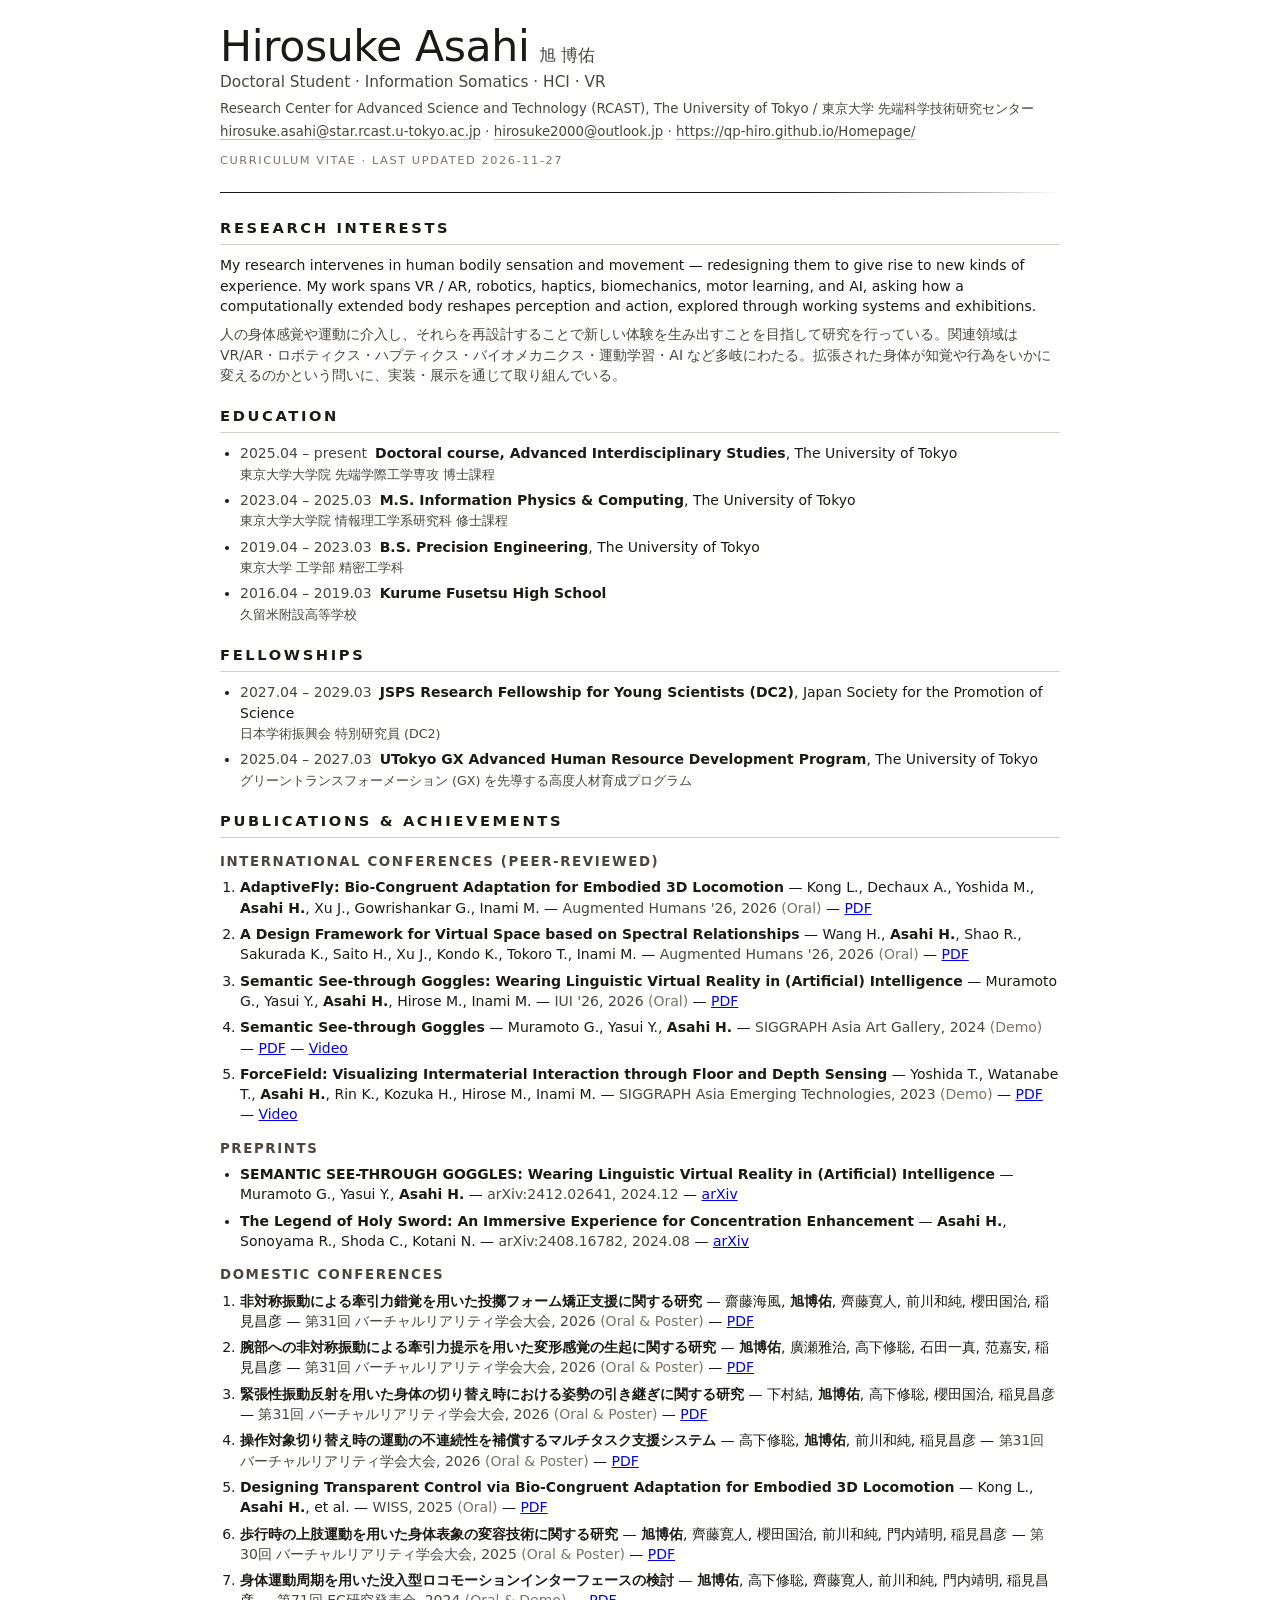
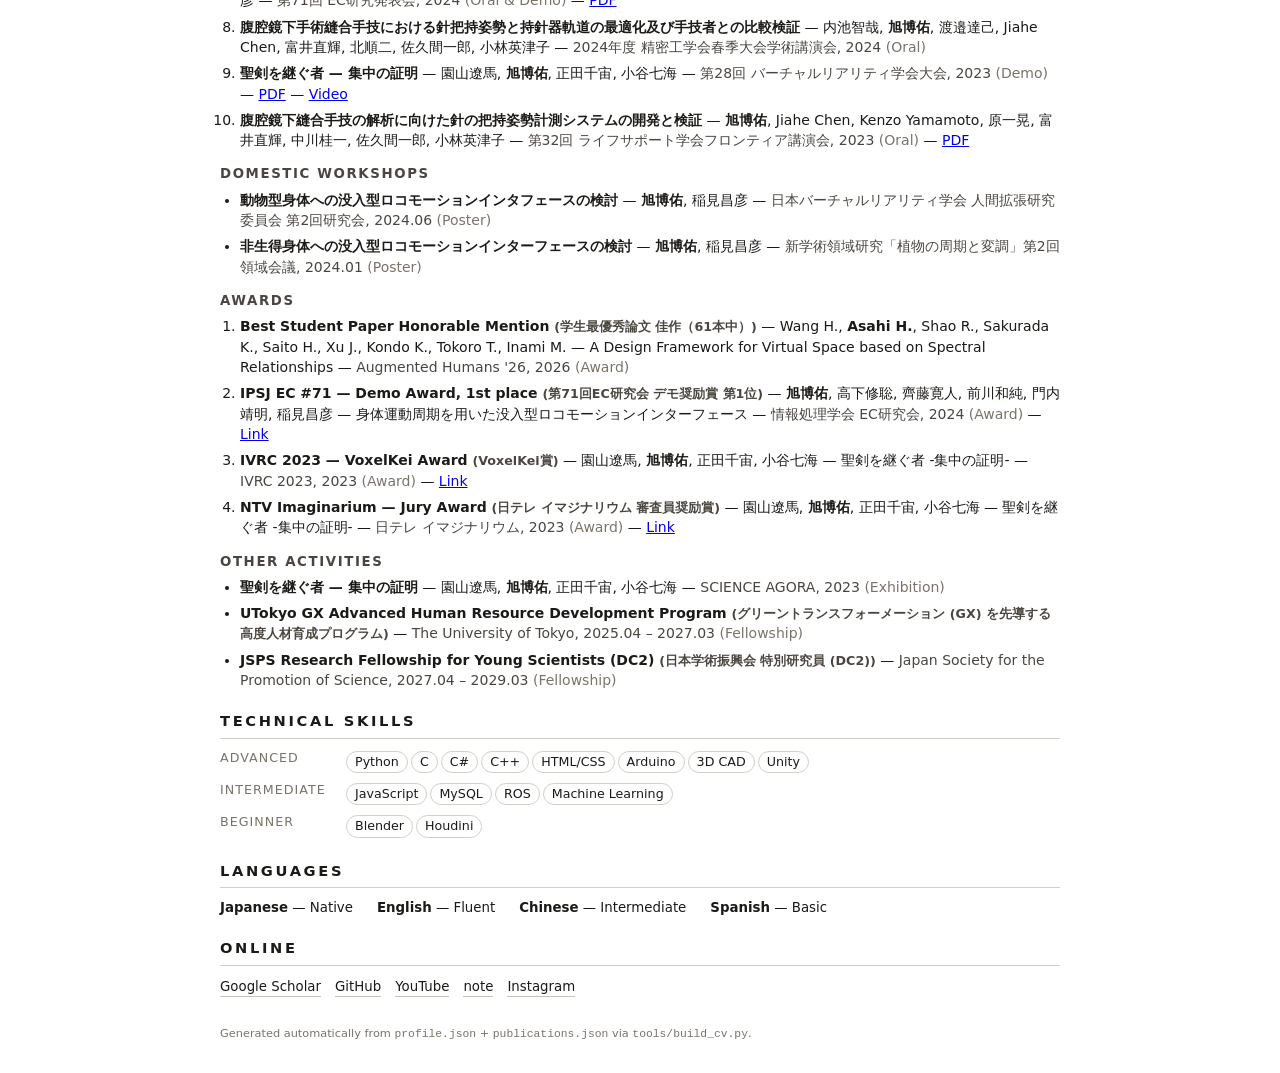
==== commit 745fef23: "cv: regenerate from profile.json + publications.json" ====
--- a/cv.html
+++ b/cv.html
@@ -105,7 +105,7 @@
 <p class='title'>Doctoral Student · Information Somatics · HCI · VR</p>
 <p class='contact'>Research Center for Advanced Science and Technology (RCAST), The University of Tokyo / 東京大学 先端科学技術研究センター</p>
 <p class='contact'><a href='mailto:hirosuke.asahi@star.rcast.u-tokyo.ac.jp'>hirosuke.asahi@star.rcast.u-tokyo.ac.jp</a> · <a href='mailto:hirosuke2000@outlook.jp'>hirosuke2000@outlook.jp</a> · <a href='https://qp-hiro.github.io/Homepage/'>https://qp-hiro.github.io/Homepage/</a></p>
-<p class='meta'>Curriculum Vitae · Last updated 2026-11-26</p>
+<p class='meta'>Curriculum Vitae · Last updated 2026-11-27</p>
 <div class='hr'></div>
 <h2>Research Interests</h2>
 <p>My research intervenes in human bodily sensation and movement — redesigning them to give rise to new kinds of experience. My work spans VR / AR, robotics, haptics, biomechanics, motor learning, and AI, asking how a computationally extended body reshapes perception and action, explored through working systems and exhibitions.</p>
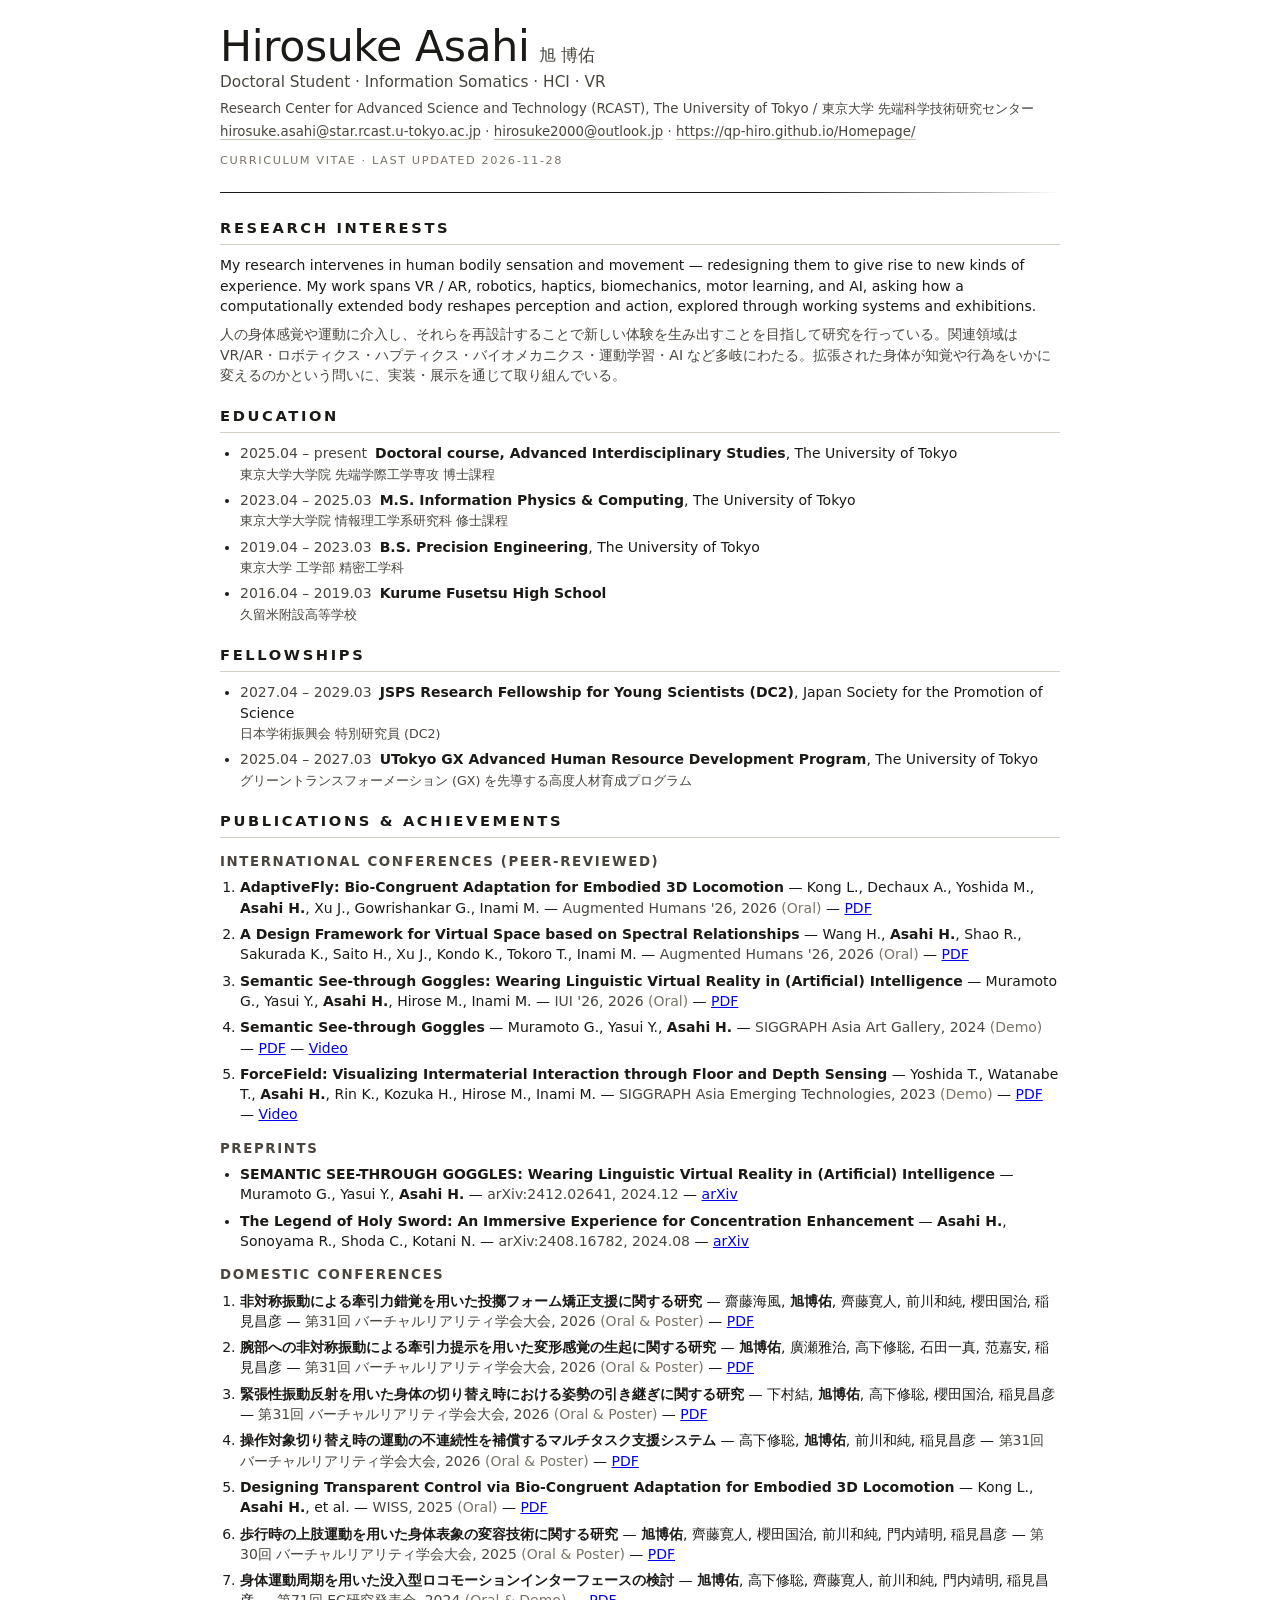
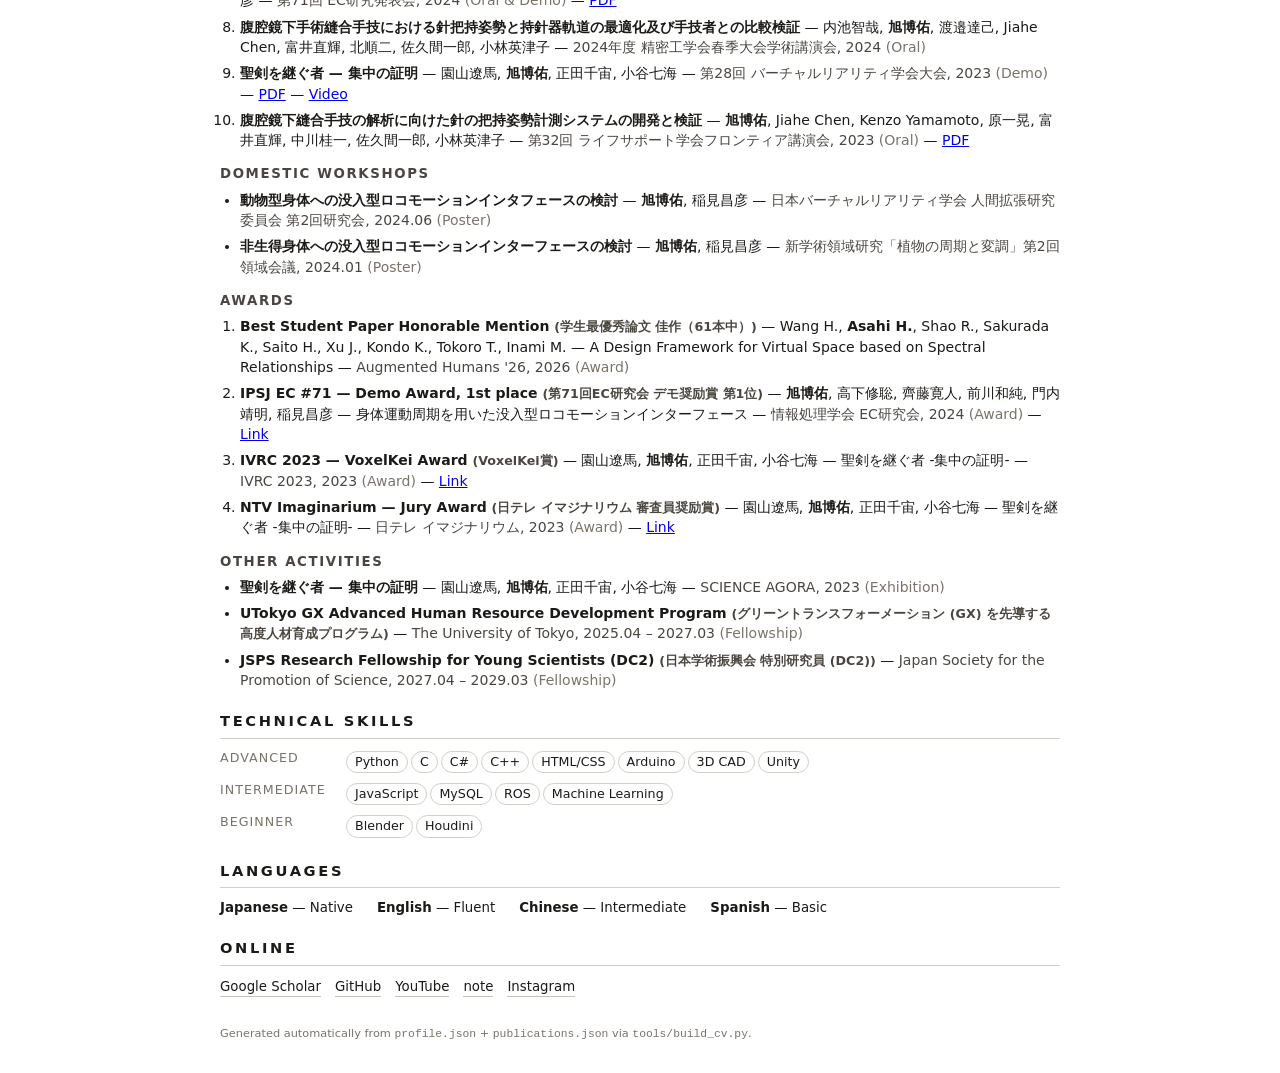
==== commit 2e20d585: "cv: regenerate from profile.json + publications.json" ====
--- a/cv.html
+++ b/cv.html
@@ -105,7 +105,7 @@
 <p class='title'>Doctoral Student · Information Somatics · HCI · VR</p>
 <p class='contact'>Research Center for Advanced Science and Technology (RCAST), The University of Tokyo / 東京大学 先端科学技術研究センター</p>
 <p class='contact'><a href='mailto:hirosuke.asahi@star.rcast.u-tokyo.ac.jp'>hirosuke.asahi@star.rcast.u-tokyo.ac.jp</a> · <a href='mailto:hirosuke2000@outlook.jp'>hirosuke2000@outlook.jp</a> · <a href='https://qp-hiro.github.io/Homepage/'>https://qp-hiro.github.io/Homepage/</a></p>
-<p class='meta'>Curriculum Vitae · Last updated 2026-11-27</p>
+<p class='meta'>Curriculum Vitae · Last updated 2026-11-28</p>
 <div class='hr'></div>
 <h2>Research Interests</h2>
 <p>My research intervenes in human bodily sensation and movement — redesigning them to give rise to new kinds of experience. My work spans VR / AR, robotics, haptics, biomechanics, motor learning, and AI, asking how a computationally extended body reshapes perception and action, explored through working systems and exhibitions.</p>
